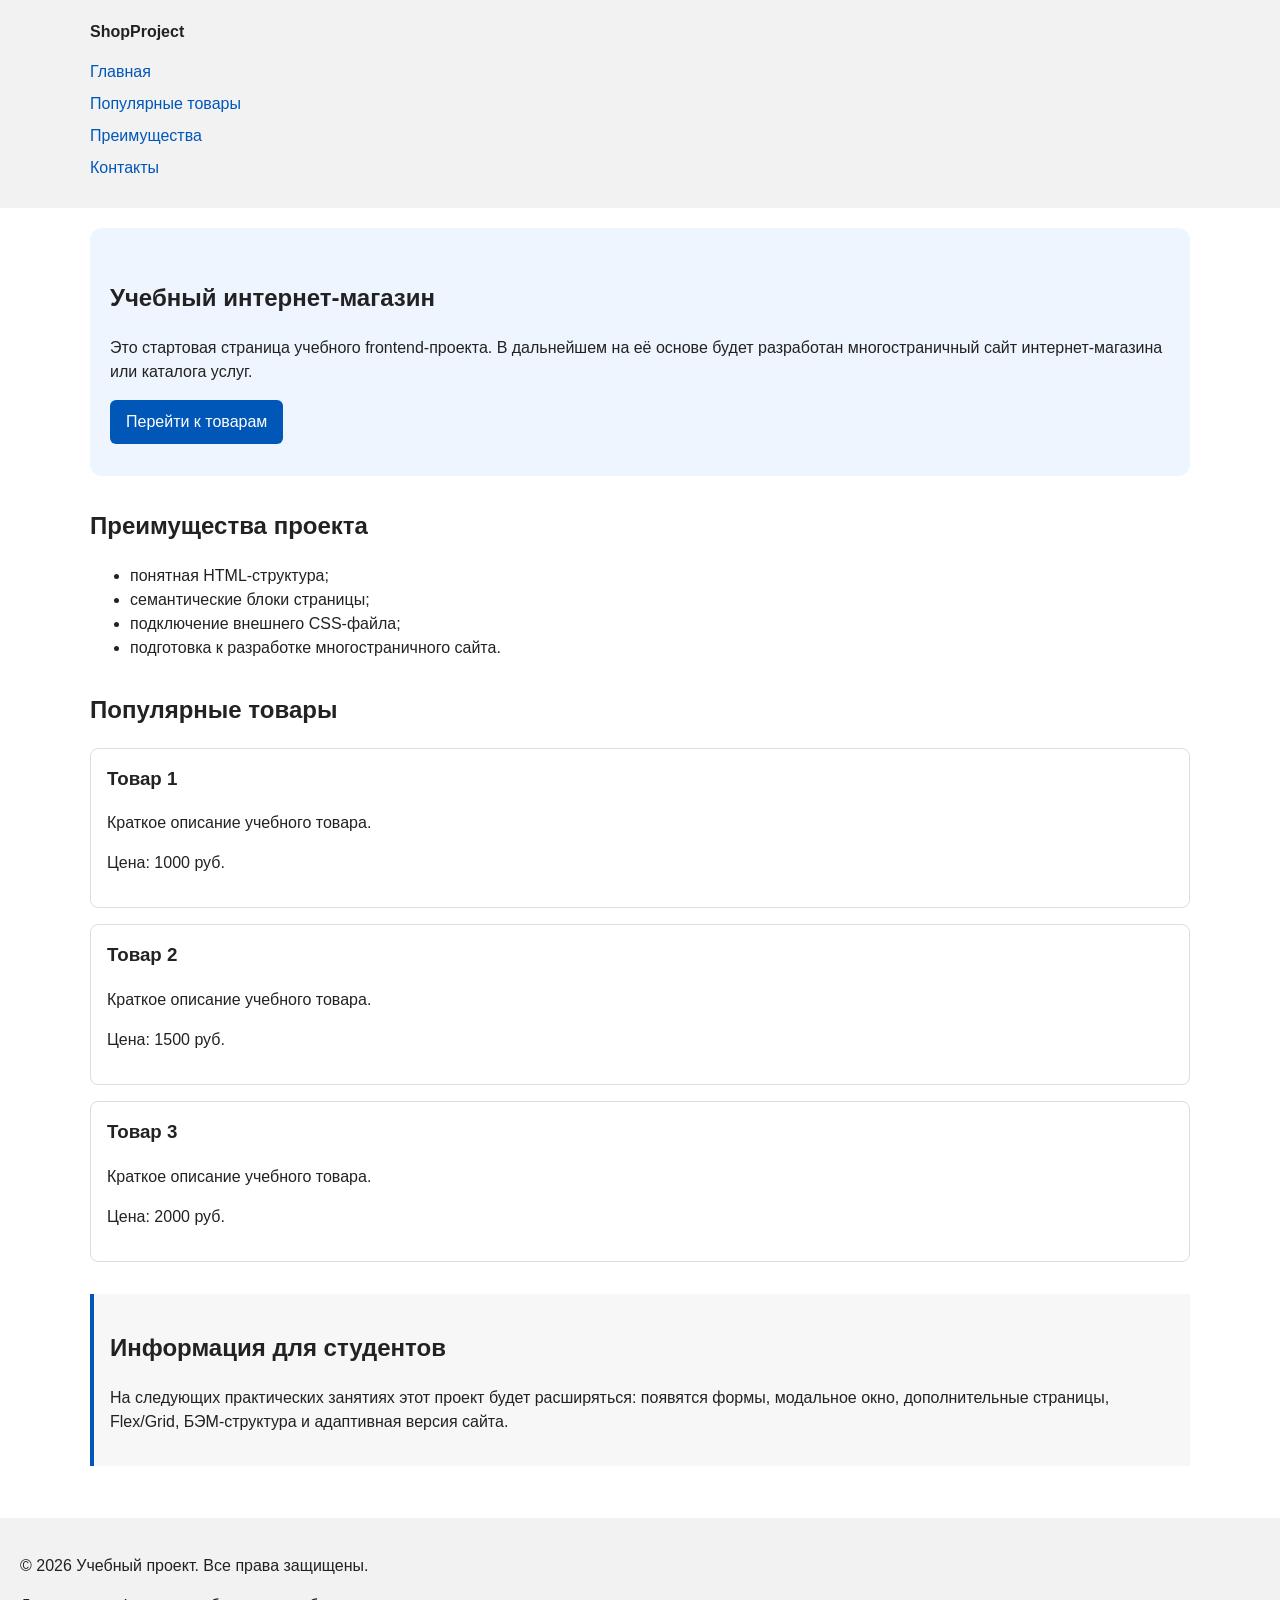
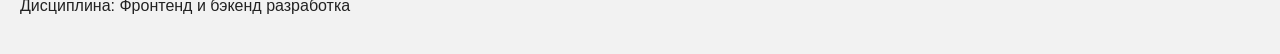
==== index.html @ 02334989 "feat: add semantic HTML structure and base CSS styles" ====
<!DOCTYPE html>
<html lang="ru">
<head>
  <meta charset="UTF-8">
  <meta name="viewport" content="width=device-width, initial-scale=1.0">
  <title>Каталог товаров</title>
  <link rel="stylesheet" href="css/style.css">
</head>
<body>
    <header>
        <div class="site-header">
            <a class="site-logo" href="index.html">ShopProject</a>

            <nav class="site-nav" aria-label="Основная навигация">
            <ul class="site-nav__list">
                <li><a href="index.html">Главная</a></li>
                <li><a href="#popular">Популярные товары</a></li>
                <li><a href="#advantages">Преимущества</a></li>
                <li><a href="#contacts">Контакты</a></li>
            </ul>
            </nav>
        </div>
    </header>

  <main>
    <section class="hero">
        <h1>Учебный интернет-магазин</h1>
        <p>
            Это стартовая страница учебного frontend-проекта.
            В дальнейшем на её основе будет разработан многостраничный сайт
            интернет-магазина или каталога услуг.
        </p>
        <a class="button" href="#popular">Перейти к товарам</a>
    </section>

    <section class="section" id="advantages">
        <h2>Преимущества проекта</h2>

        <ul class="advantages-list">
            <li>понятная HTML-структура;</li>
            <li>семантические блоки страницы;</li>
            <li>подключение внешнего CSS-файла;</li>
            <li>подготовка к разработке многостраничного сайта.</li>
        </ul>
    </section>

    <section class="section" id="popular">
      <h2>Популярные товары</h2>

      <article class="product-card">
        <h3>Товар 1</h3>
        <p>Краткое описание учебного товара.</p>
        <p>Цена: 1000 руб.</p>
      </article>

      <article class="product-card">
        <h3>Товар 2</h3>
        <p>Краткое описание учебного товара.</p>
        <p>Цена: 1500 руб.</p>
      </article>

      <article class="product-card">
        <h3>Товар 3</h3>
        <p>Краткое описание учебного товара.</p>
        <p>Цена: 2000 руб.</p>
      </article>
    </section>

    <aside class="aside-info">
      <h2>Информация для студентов</h2>
      <p>
        На следующих практических занятиях этот проект будет расширяться:
        появятся формы, модальное окно, дополнительные страницы, Flex/Grid,
        БЭМ-структура и адаптивная версия сайта.
      </p>
    </aside>

  </main>

  <footer id="contacts">
    <p>&copy; 2026 Учебный проект. Все права защищены.</p>
    <p>Дисциплина: Фронтенд и бэкенд разработка</p>
  </footer>

</body>
</html>
---- css/style.css ----
/* 
  Универсальное правило для всех элементов.
  border-box делает расчёт размеров более понятным:
  width включает content, padding и border.
*/
* {
  box-sizing: border-box;
}

/*
  Убираем стандартный внешний отступ браузера у body.
  Без этого вокруг страницы может появиться белая рамка.
*/
body {
  margin: 0;
  font-family: Arial, sans-serif;
  line-height: 1.5;
  color: #222222;
  background-color: #ffffff;
}

/*
  Задаём внутренние отступы для основных областей страницы.
  Это делает содержимое визуально отделённым от краёв окна браузера.
*/
header,
main,
footer {
  padding: 20px;
}

/*
  Оформляем шапку страницы.
  Пока используется простой светло-серый фон.
*/
header {
  background-color: #f2f2f2;
}

/*
  Оформляем подвал страницы тем же фоном,
  чтобы визуально отделить его от основного содержимого.
*/
footer {
  background-color: #f2f2f2;
}


/*
  Ограничиваем ширину содержимого шапки,
  чтобы оно не растягивалось слишком сильно на широких экранах.
*/
.site-header {
  max-width: 1100px;
  margin: 0 auto;
}

/*
  Оформляем текстовый логотип.
*/
.site-logo {
  font-weight: bold;
  text-decoration: none;
  color: #222222;
}

/*
  Убираем стандартные отступы и маркеры списка навигации.
*/
.site-nav__list {
  padding: 0;
  margin: 16px 0 0;
  list-style: none;
}

/*
  Добавляем расстояние между пунктами меню.
*/
.site-nav__list li {
  margin-bottom: 8px;
}

/*
  Оформляем ссылки меню.
*/
.site-nav__list a {
  color: #0057b8;
  text-decoration: none;
}

/*
  При наведении мыши подчёркиваем ссылку.
  Подробно состояния интерфейса будут рассмотрены в практической работе 1.7.
*/
.site-nav__list a:hover {
  text-decoration: underline;
}

/*
  Hero-блок — первый крупный блок страницы.
  Он визуально отделяется от остальных разделов фоном и отступами.
*/
.hero {
  max-width: 1100px;
  margin: 0 auto 32px;
  padding: 32px 20px;
  background-color: #eef5ff;
  border-radius: 12px;
}

/*
  Общий класс для разделов страницы.
*/
.section {
  max-width: 1100px;
  margin: 0 auto 32px;
}

/*
  Убираем лишний верхний отступ у заголовков разделов.
*/
.section h2 {
  margin-top: 0;
}


/*
  Карточка товара — самостоятельный блок.
  На следующих занятиях карточки будут доработаны и выстроены в сетку.
*/
.product-card {
  margin-bottom: 16px;
  padding: 16px;
  border: 1px solid #dddddd;
  border-radius: 8px;
  background-color: #ffffff;
}

/*
  Убираем лишний верхний отступ у заголовка карточки.
*/
.product-card h3 {
  margin-top: 0;
}


/*
  Пока это обычная ссылка, но визуально она оформляется как кнопка.
*/
.button {
  display: inline-block;
  padding: 10px 16px;
  color: #ffffff;
  background-color: #0057b8;
  text-decoration: none;
  border-radius: 6px;
}

/*
  Простое состояние наведения для кнопки.
*/
.button:hover {
  background-color: #003f86;
}

/*
  Дополнительный информационный блок.
*/
.aside-info {
  max-width: 1100px;
  margin: 0 auto 32px;
  padding: 16px;
  border-left: 4px solid #0057b8;
  background-color: #f7f7f7;
}
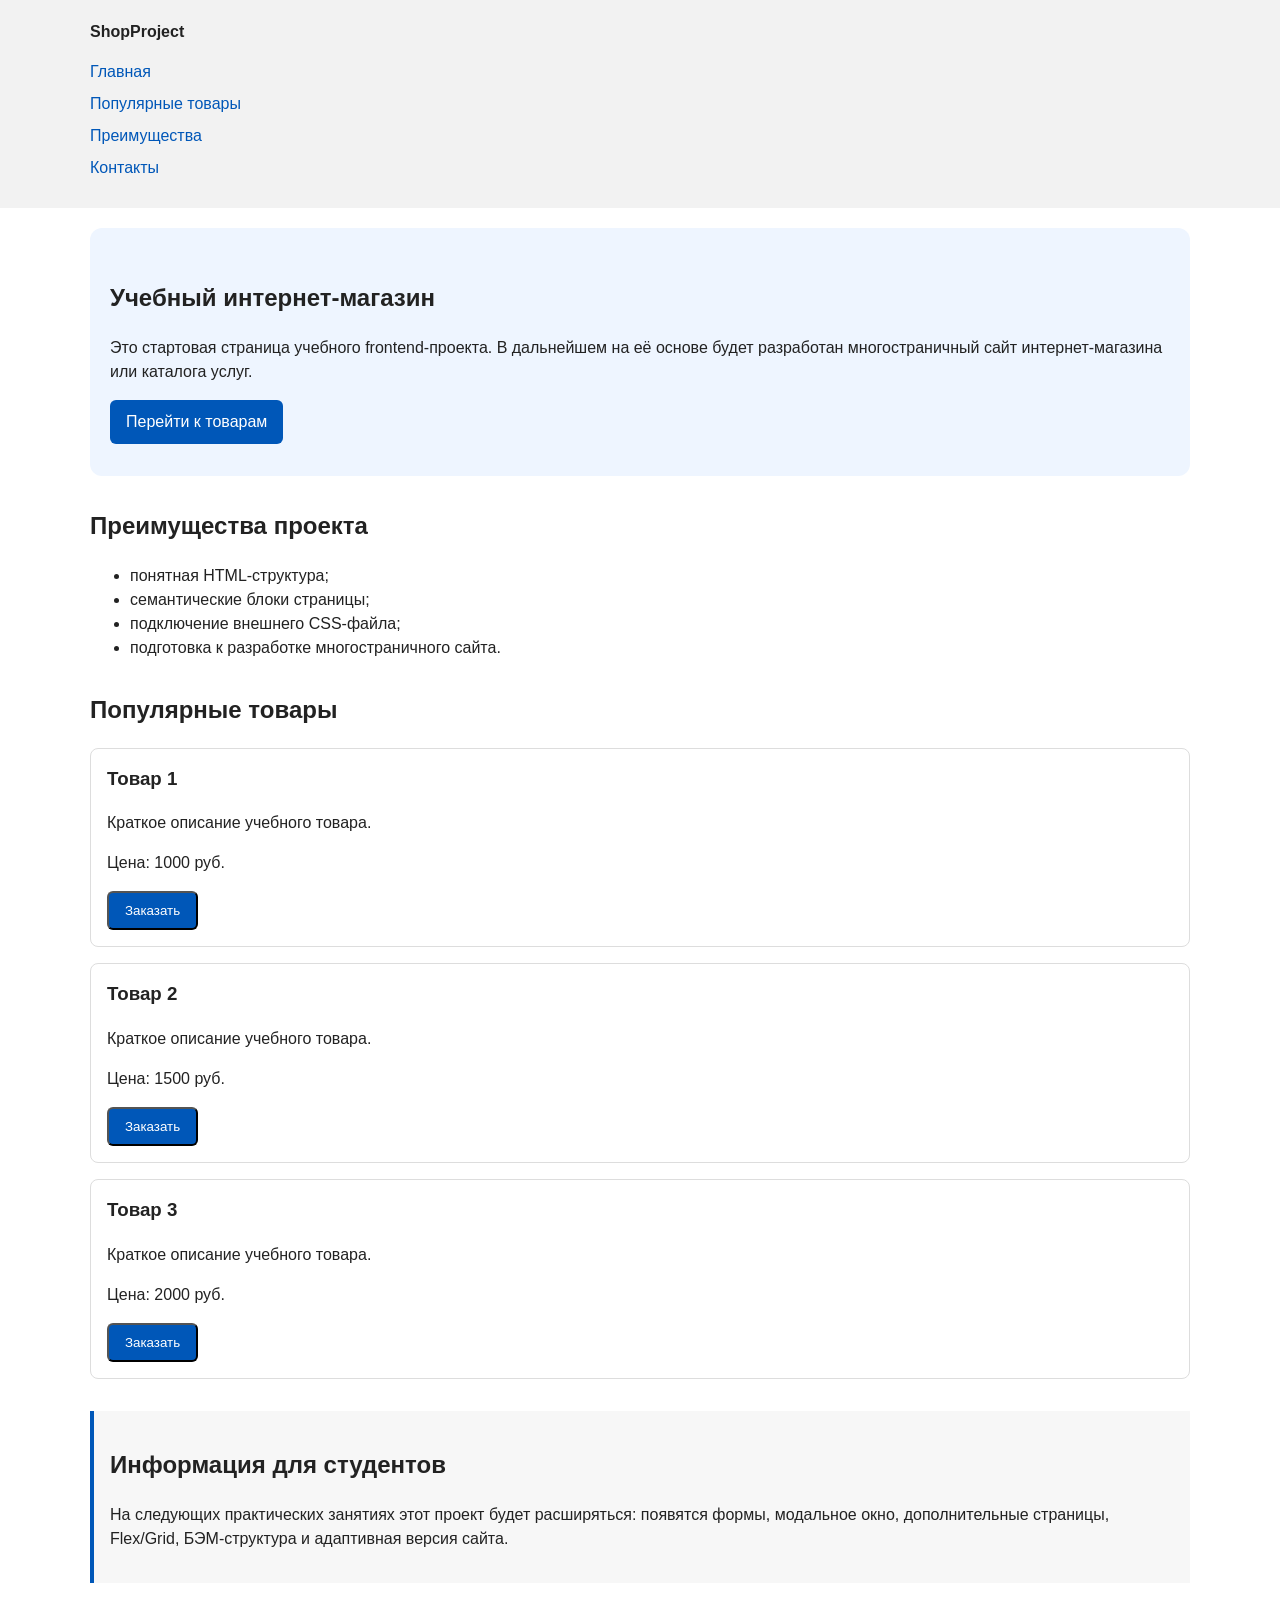
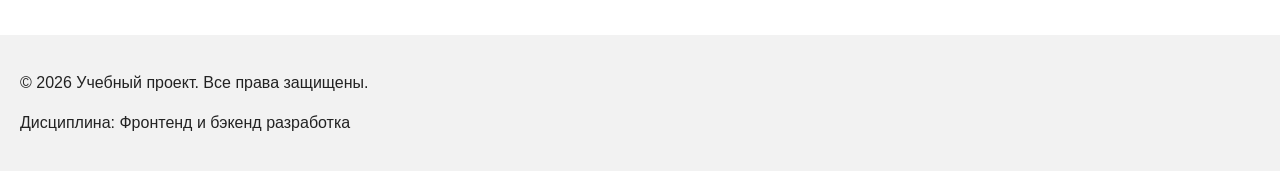
==== commit 8bd07647: "feat: add order form modal and validation" ====
--- a/index.html
+++ b/index.html
@@ -2,17 +2,23 @@
 <html lang="ru">
 <head>
   <meta charset="UTF-8">
+  <!-- Cтрока нужна для правильного отображения страницы на телефонах и планшета -->
   <meta name="viewport" content="width=device-width, initial-scale=1.0">
   <title>Каталог товаров</title>
+  <!-- Подключение стилей -->
   <link rel="stylesheet" href="css/style.css">
+  <!-- Подключение JavaScript-файла -->
+  <script src="js/main.js" defer></script>
 </head>
 <body>
     <header>
         <div class="site-header">
             <a class="site-logo" href="index.html">ShopProject</a>
 
+            <!-- Блог навигации, в котором находятся основные ссылки по сайту или странице -->
             <nav class="site-nav" aria-label="Основная навигация">
-            <ul class="site-nav__list">
+            <!-- Создание списка: ul - контейнер списка, li - элемент списка -->
+            <ul class="site-nav__list"> 
                 <li><a href="index.html">Главная</a></li>
                 <li><a href="#popular">Популярные товары</a></li>
                 <li><a href="#advantages">Преимущества</a></li>
@@ -46,23 +52,33 @@
 
     <section class="section" id="popular">
       <h2>Популярные товары</h2>
-
+      <!-- <article> — самостоятельный содержательный блок внутри страницы. -->
       <article class="product-card">
         <h3>Товар 1</h3>
         <p>Краткое описание учебного товара.</p>
         <p>Цена: 1000 руб.</p>
+        <button class="button product-card__button" type="button" data-product="Товар 1">
+          Заказать
+        </button>
+
       </article>
 
       <article class="product-card">
         <h3>Товар 2</h3>
         <p>Краткое описание учебного товара.</p>
         <p>Цена: 1500 руб.</p>
+        <button class="button product-card__button" type="button" data-product="Товар 2">
+          Заказать
+        </button>
       </article>
 
       <article class="product-card">
         <h3>Товар 3</h3>
         <p>Краткое описание учебного товара.</p>
         <p>Цена: 2000 руб.</p>
+        <button class="button product-card__button" type="button" data-product="Товар 3">
+          Заказать
+        </button>
       </article>
     </section>
 
@@ -78,9 +94,108 @@
   </main>
 
   <footer id="contacts">
+    <!-- &copy - HTML-сущность символа авторского права -->
     <p>&copy; 2026 Учебный проект. Все права защищены.</p>
     <p>Дисциплина: Фронтенд и бэкенд разработка</p>
   </footer>
 
+  <dialog class="order-dialog" id="order-dialog" aria-labelledby="order-dialog-title">
+  <h2 id="order-dialog-title">Оформление заявки</h2>
+
+  <form class="order-form" id="order-form" action="#" method="post" novalidate>
+    <input id="selected-product" name="selected-product" type="hidden">
+
+    <div class="form-field">
+      <label for="order-name">Имя</label>
+      <input
+        id="order-name"
+        name="name"
+        type="text"
+        placeholder="Введите ваше имя"
+        minlength="2"
+        autocomplete="given-name"
+        required
+      >
+    </div>
+
+    <div class="form-field">
+      <label for="order-email">E-mail</label>
+      <input
+        id="order-email"
+        name="email"
+        type="email"
+        placeholder="example@mail.ru"
+        autocomplete="email"
+        required
+      >
+    </div>
+
+    <div class="form-field">
+      <label for="order-phone">Телефон</label>
+      <input
+        id="order-phone"
+        name="phone"
+        type="tel"
+        inputmode="tel"
+        placeholder="+7 (900) 000-00-00"
+        pattern="^\+7 \(\d{3}\) \d{3}-\d{2}-\d{2}$"
+        required
+      >
+      <small>Формат: +7 (900) 000-00-00</small>
+    </div>
+
+    <div class="form-field">
+      <label for="order-date">Дата связи</label>
+      <input
+        id="order-date"
+        name="date"
+        type="date"
+      >
+    </div>
+
+    <div class="form-field">
+      <label for="order-topic">Тема заявки</label>
+      <select id="order-topic" name="topic" required>
+        <option value="">Выберите тему</option>
+        <option value="product">Заказ товара</option>
+        <option value="consultation">Консультация</option>
+        <option value="delivery">Доставка</option>
+      </select>
+    </div>
+
+    <div class="form-field">
+      <label for="order-comment">Комментарий</label>
+      <textarea
+        id="order-comment"
+        name="comment"
+        rows="4"
+        placeholder="Укажите дополнительную информацию"
+      ></textarea>
+    </div>
+
+    <div class="form-field form-field--checkbox">
+      <label>
+        <input
+          id="order-agreement"
+          name="agreement"
+          type="checkbox"
+          required
+        >
+        Я согласен на обработку данных
+      </label>
+    </div>
+
+    <div class="form-actions">
+      <button type="button" id="close-order-dialog">Закрыть</button>
+      <button type="submit">Отправить заявку</button>
+    </div>
+  </form>
+  </dialog>
+
+<p class="success-message" id="success-message" hidden>
+  Форма успешно отправлена!
+</p>
+
+
 </body>
 </html>
--- a/css/style.css
+++ b/css/style.css
@@ -173,4 +173,105 @@
   border-left: 4px solid #0057b8;
   background-color: #f7f7f7;
 }
-  +
+/*
+  Модальное окно.
+  Элемент dialog сам умеет открываться поверх страницы.
+*/
+.order-dialog {
+  width: min(100% - 32px, 560px);
+  padding: 24px;
+  border: none;
+  border-radius: 12px;
+}
+
+/*
+  Затемнение фона за модальным окном.
+*/
+.order-dialog::backdrop {
+  background-color: rgba(0, 0, 0, 0.5);
+}
+
+/*
+  Поле формы.
+  Каждый блок получает нижний отступ.
+*/
+.form-field {
+  margin-bottom: 16px;
+}
+
+/*
+  Подпись поля.
+*/
+.form-field label {
+  display: block;
+  margin-bottom: 6px;
+}
+
+/*
+  Основные поля формы.
+*/
+.form-field input,
+.form-field select,
+.form-field textarea {
+  width: 100%;
+  padding: 10px 12px;
+  border: 1px solid #cccccc;
+  border-radius: 6px;
+  font: inherit;
+}
+
+/*
+  Checkbox не должен занимать всю ширину.
+*/
+.form-field input[type="checkbox"] {
+  width: auto;
+}
+
+/*
+  Подсказка под полем телефона.
+*/
+.form-field small {
+  display: block;
+  margin-top: 4px;
+  color: #666666;
+}
+
+/*
+  Видимый фокус для клавиатурной навигации.
+*/
+.form-field input:focus-visible,
+.form-field select:focus-visible,
+.form-field textarea:focus-visible,
+.form-actions button:focus-visible {
+  outline: 2px solid #0057b8;
+  outline-offset: 2px;
+}
+
+/*
+  Подсветка ошибочных полей.
+  Атрибут aria-invalid будет добавляться через JavaScript.
+*/
+[aria-invalid="true"] {
+  border-color: #b00020;
+}
+
+/*
+  Кнопки формы.
+*/
+.form-actions {
+  display: flex;
+  gap: 12px;
+  margin-top: 20px;
+}
+
+/*
+  Сообщение об успешной отправке.
+*/
+.success-message {
+  max-width: 1100px;
+  margin: 24px auto;
+  padding: 16px;
+  border-left: 4px solid #168a2f;
+  background-color: #eefaf0;
+}
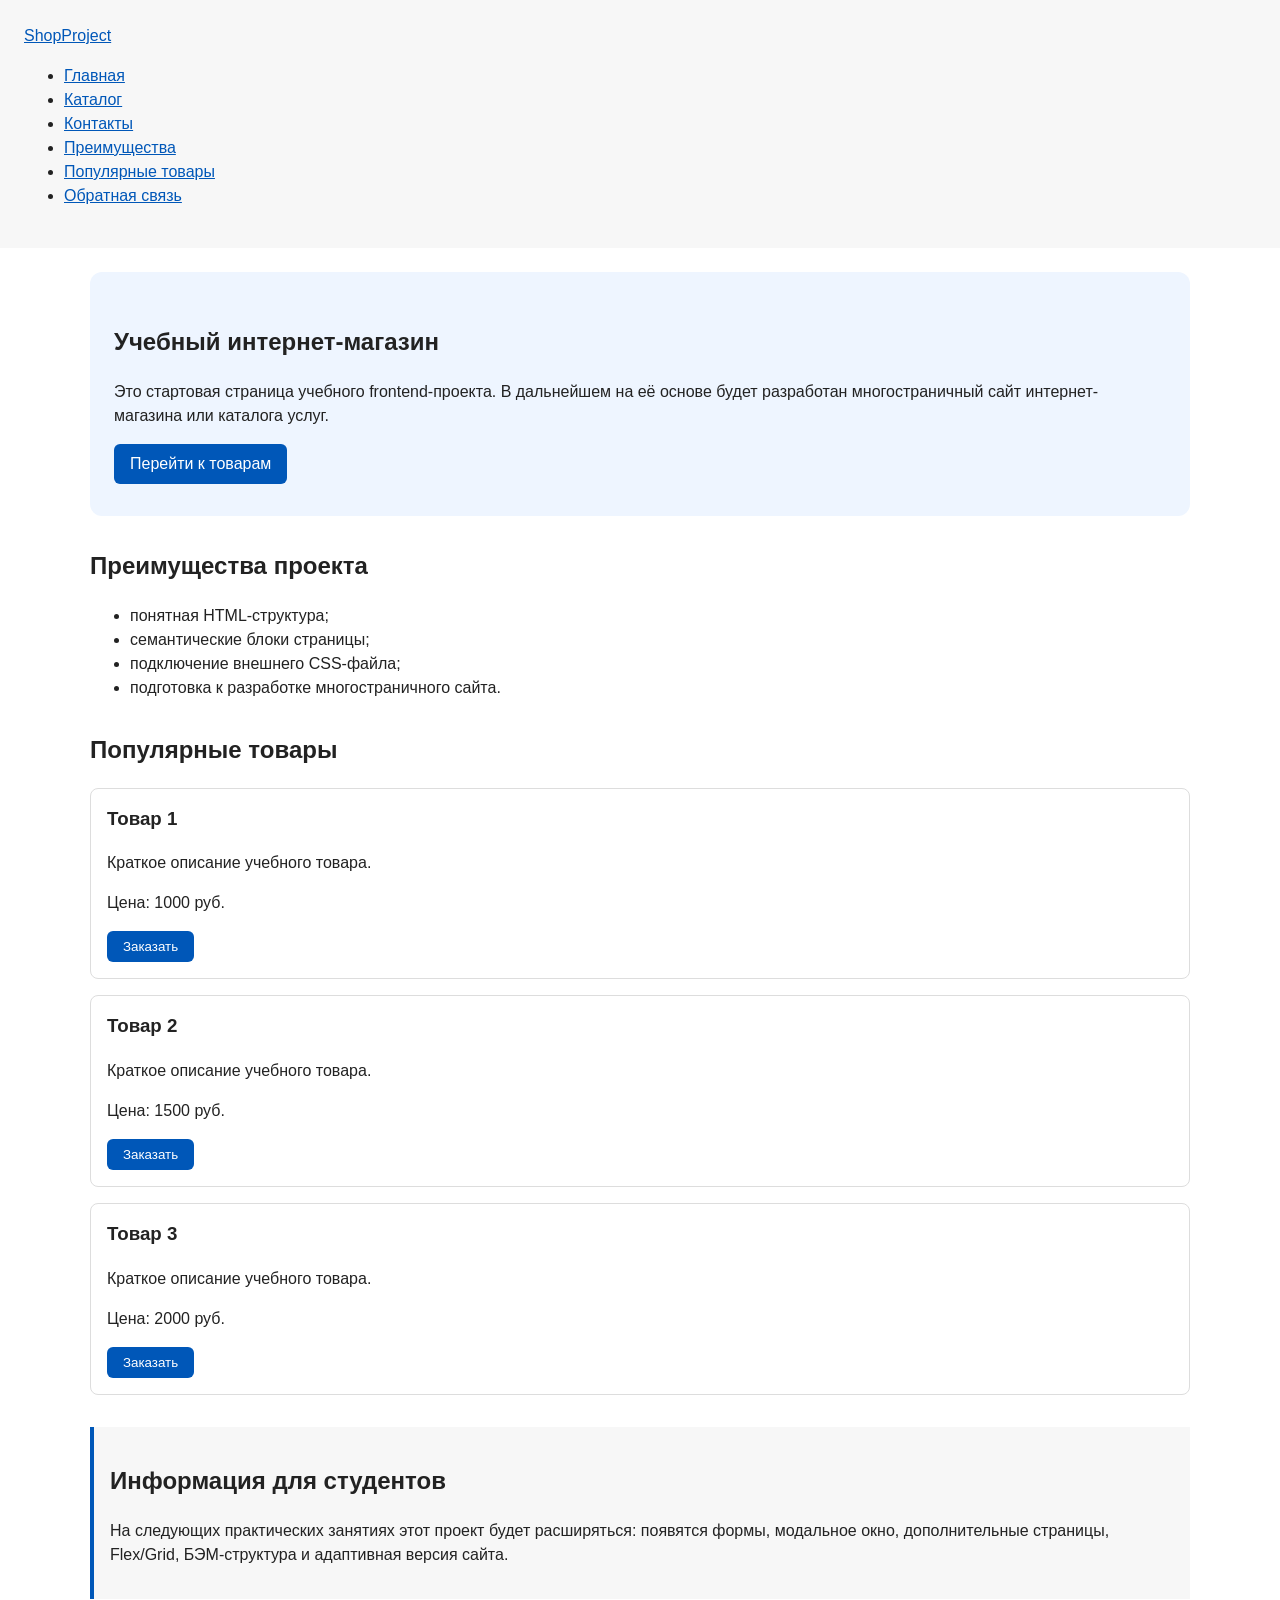
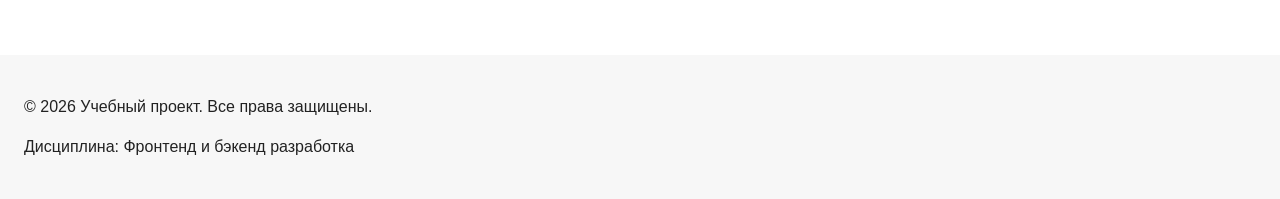
==== commit e82e69ab: "feat: add multi-page structure navigation and anchors" ====
--- a/index.html
+++ b/index.html
@@ -4,6 +4,11 @@
   <meta charset="UTF-8">
   <!-- Cтрока нужна для правильного отображения страницы на телефонах и планшета -->
   <meta name="viewport" content="width=device-width, initial-scale=1.0">
+  <meta property="og:type" content="website">
+  <meta property="og:title" content="Учебный интернет-магазин">
+  <meta property="og:description" content="Учебный frontend-проект интернет-магазина.">
+  <meta property="og:image" content="https://Zakhar-Bulidn.github.io/kr1-html-css-shop/images/preview.jpg">
+
   <title>Каталог товаров</title>
   <!-- Подключение стилей -->
   <link rel="stylesheet" href="css/style.css">
@@ -17,13 +22,14 @@
 
             <!-- Блог навигации, в котором находятся основные ссылки по сайту или странице -->
             <nav class="site-nav" aria-label="Основная навигация">
-            <!-- Создание списка: ul - контейнер списка, li - элемент списка -->
-            <ul class="site-nav__list"> 
+              <ul class="site-nav__list">
                 <li><a href="index.html">Главная</a></li>
-                <li><a href="#popular">Популярные товары</a></li>
-                <li><a href="#advantages">Преимущества</a></li>
-                <li><a href="#contacts">Контакты</a></li>
-            </ul>
+                <li><a href="catalog.html">Каталог</a></li>
+                <li><a href="contacts.html">Контакты</a></li>
+                <li><a href="index.html#advantages">Преимущества</a></li>
+                <li><a href="index.html#popular">Популярные товары</a></li>
+                <li><a href="index.html#contacts">Обратная связь</a></li>
+              </ul>
             </nav>
         </div>
     </header>
--- a/css/style.css
+++ b/css/style.css
@@ -1,277 +1,246 @@
-/* 
-  Универсальное правило для всех элементов.
-  border-box делает расчёт размеров более понятным:
-  width включает content, padding и border.
-*/
+/* ===============================
+   1. Переменные проекта
+   =============================== */
+:root {
+  /* Основные цвета проекта */
+  --color-bg: #ffffff;
+  --color-text: #222222;
+  --color-muted: #666666;
+  --color-primary: #0057b8;
+  --color-primary-dark: #003f86;
+  --color-border: #dddddd;
+  --color-surface: #f7f7f7;
+  --color-surface-accent: #eef5ff;
+  --color-danger: #b00020;
+  --color-success: #168a2f;
+  --color-success-bg: #eefaf0;
+  --color-white: #ffffff;
+
+  /* Отступы */
+  --space-xs: 4px;
+  --space-sm: 8px;
+  --space-md: 16px;
+  --space-lg: 24px;
+  --space-xl: 32px;
+
+  /* Скругления */
+  --radius-sm: 6px;
+  --radius-md: 8px;
+  --radius-lg: 12px;
+
+  /* Размеры */
+  --container-width: 1100px;
+}
+
+
+/* ===============================
+   2. Базовые стили
+   =============================== */
+
 * {
   box-sizing: border-box;
 }
 
-/*
-  Убираем стандартный внешний отступ браузера у body.
-  Без этого вокруг страницы может появиться белая рамка.
-*/
 body {
   margin: 0;
   font-family: Arial, sans-serif;
   line-height: 1.5;
-  color: #222222;
-  background-color: #ffffff;
-}
-
-/*
-  Задаём внутренние отступы для основных областей страницы.
-  Это делает содержимое визуально отделённым от краёв окна браузера.
-*/
+  color: var(--color-text);
+  background-color: var(--color-bg);
+}
+
 header,
 main,
 footer {
-  padding: 20px;
-}
-
-/*
-  Оформляем шапку страницы.
-  Пока используется простой светло-серый фон.
-*/
+  padding: var(--space-lg);
+}
+
 header {
-  background-color: #f2f2f2;
-}
-
-/*
-  Оформляем подвал страницы тем же фоном,
-  чтобы визуально отделить его от основного содержимого.
-*/
+  background-color: var(--color-surface);
+}
+
 footer {
-  background-color: #f2f2f2;
-}
-
-
-/*
-  Ограничиваем ширину содержимого шапки,
-  чтобы оно не растягивалось слишком сильно на широких экранах.
-*/
-.site-header {
-  max-width: 1100px;
-  margin: 0 auto;
-}
-
-/*
-  Оформляем текстовый логотип.
-*/
-.site-logo {
-  font-weight: bold;
+  background-color: var(--color-surface);
+}
+
+/* ===============================
+   3. Общие элементы интерфейса
+   =============================== */
+a {
+  color: var(--color-primary);
+}
+
+a:hover {
+  color: var(--color-primary-dark);
+}
+
+a:focus-visible {
+  outline: 2px solid var(--color-primary);
+  outline-offset: 3px;
+}
+
+.button {
+  display: inline-block;
+  padding: var(--space-sm) var(--space-md);
+  color: var(--color-white);
+  background-color: var(--color-primary);
   text-decoration: none;
-  color: #222222;
-}
-
-/*
-  Убираем стандартные отступы и маркеры списка навигации.
-*/
-.site-nav__list {
-  padding: 0;
-  margin: 16px 0 0;
-  list-style: none;
-}
-
-/*
-  Добавляем расстояние между пунктами меню.
-*/
-.site-nav__list li {
-  margin-bottom: 8px;
-}
-
-/*
-  Оформляем ссылки меню.
-*/
-.site-nav__list a {
-  color: #0057b8;
-  text-decoration: none;
-}
-
-/*
-  При наведении мыши подчёркиваем ссылку.
-  Подробно состояния интерфейса будут рассмотрены в практической работе 1.7.
-*/
-.site-nav__list a:hover {
-  text-decoration: underline;
-}
-
-/*
-  Hero-блок — первый крупный блок страницы.
-  Он визуально отделяется от остальных разделов фоном и отступами.
-*/
+  border: none;
+  border-radius: var(--radius-sm);
+  cursor: pointer;
+}
+
+.button:hover {
+  background-color: var(--color-primary-dark);
+  color: var(--color-white);
+}
+
+.button:focus-visible {
+  outline: 2px solid var(--color-primary);
+  outline-offset: 3px;
+}
+
+.button:disabled {
+  opacity: 0.6;
+  cursor: not-allowed;
+}
+
+
+/* ===============================
+   4. Компоненты страницы
+   =============================== */
+
 .hero {
-  max-width: 1100px;
-  margin: 0 auto 32px;
-  padding: 32px 20px;
-  background-color: #eef5ff;
-  border-radius: 12px;
-}
-
-/*
-  Общий класс для разделов страницы.
-*/
+  max-width: var(--container-width);
+  margin: 0 auto var(--space-xl);
+  padding: var(--space-xl) var(--space-lg);
+  background-color: var(--color-surface-accent);
+  border-radius: var(--radius-lg);
+}
+
 .section {
-  max-width: 1100px;
-  margin: 0 auto 32px;
-}
-
-/*
-  Убираем лишний верхний отступ у заголовков разделов.
-*/
+  max-width: var(--container-width);
+  margin: 0 auto var(--space-xl);
+}
+
 .section h2 {
   margin-top: 0;
 }
 
-
-/*
-  Карточка товара — самостоятельный блок.
-  На следующих занятиях карточки будут доработаны и выстроены в сетку.
-*/
 .product-card {
-  margin-bottom: 16px;
-  padding: 16px;
-  border: 1px solid #dddddd;
-  border-radius: 8px;
-  background-color: #ffffff;
-}
-
-/*
-  Убираем лишний верхний отступ у заголовка карточки.
-*/
+  margin-bottom: var(--space-md);
+  padding: var(--space-md);
+  border: 1px solid var(--color-border);
+  border-radius: var(--radius-md);
+  background-color: var(--color-bg);
+}
+
+.product-card:hover {
+  border-color: var(--color-primary);
+}
+
 .product-card h3 {
   margin-top: 0;
 }
 
-
-/*
-  Пока это обычная ссылка, но визуально она оформляется как кнопка.
-*/
-.button {
-  display: inline-block;
-  padding: 10px 16px;
-  color: #ffffff;
-  background-color: #0057b8;
-  text-decoration: none;
-  border-radius: 6px;
-}
-
-/*
-  Простое состояние наведения для кнопки.
-*/
-.button:hover {
-  background-color: #003f86;
-}
-
-/*
-  Дополнительный информационный блок.
-*/
 .aside-info {
-  max-width: 1100px;
-  margin: 0 auto 32px;
-  padding: 16px;
-  border-left: 4px solid #0057b8;
-  background-color: #f7f7f7;
-}
-
-/*
-  Модальное окно.
-  Элемент dialog сам умеет открываться поверх страницы.
-*/
+  max-width: var(--container-width);
+  margin: 0 auto var(--space-xl);
+  padding: var(--space-md);
+  border-left: 4px solid var(--color-primary);
+  background-color: var(--color-surface);
+}
+
+/* ===============================
+   5. Форма и модальное окно
+   =============================== */
 .order-dialog {
   width: min(100% - 32px, 560px);
-  padding: 24px;
+  padding: var(--space-lg);
   border: none;
-  border-radius: 12px;
-}
-
-/*
-  Затемнение фона за модальным окном.
-*/
+  border-radius: var(--radius-lg);
+}
+
 .order-dialog::backdrop {
   background-color: rgba(0, 0, 0, 0.5);
 }
 
-/*
-  Поле формы.
-  Каждый блок получает нижний отступ.
-*/
 .form-field {
-  margin-bottom: 16px;
-}
-
-/*
-  Подпись поля.
-*/
+  margin-bottom: var(--space-md);
+}
+
 .form-field label {
   display: block;
-  margin-bottom: 6px;
-}
-
-/*
-  Основные поля формы.
-*/
+  margin-bottom: var(--space-xs);
+}
+
 .form-field input,
 .form-field select,
 .form-field textarea {
   width: 100%;
   padding: 10px 12px;
-  border: 1px solid #cccccc;
-  border-radius: 6px;
+  border: 1px solid var(--color-border);
+  border-radius: var(--radius-sm);
   font: inherit;
 }
 
-/*
-  Checkbox не должен занимать всю ширину.
-*/
 .form-field input[type="checkbox"] {
   width: auto;
 }
 
-/*
-  Подсказка под полем телефона.
-*/
 .form-field small {
   display: block;
-  margin-top: 4px;
-  color: #666666;
-}
-
-/*
-  Видимый фокус для клавиатурной навигации.
-*/
+  margin-top: var(--space-xs);
+  color: var(--color-muted);
+}
+
+.form-field input:hover,
+.form-field select:hover,
+.form-field textarea:hover {
+  border-color: var(--color-primary);
+}
+
 .form-field input:focus-visible,
 .form-field select:focus-visible,
 .form-field textarea:focus-visible,
 .form-actions button:focus-visible {
-  outline: 2px solid #0057b8;
-  outline-offset: 2px;
-}
-
-/*
-  Подсветка ошибочных полей.
-  Атрибут aria-invalid будет добавляться через JavaScript.
-*/
+  outline: 2px solid var(--color-primary);
+  outline-offset: 3px;
+}
+
 [aria-invalid="true"] {
-  border-color: #b00020;
-}
-
-/*
-  Кнопки формы.
-*/
-.form-actions {
-  display: flex;
-  gap: 12px;
-  margin-top: 20px;
-}
-
-/*
-  Сообщение об успешной отправке.
-*/
+  border-color: var(--color-danger);
+}
+
 .success-message {
-  max-width: 1100px;
-  margin: 24px auto;
-  padding: 16px;
-  border-left: 4px solid #168a2f;
-  background-color: #eefaf0;
-}
+  max-width: var(--container-width);
+  margin: var(--space-lg) auto;
+  padding: var(--space-md);
+  border-left: 4px solid var(--color-success);
+  background-color: var(--color-success-bg);
+}
+
+.breadcrumbs {
+  max-width: var(--container-width);
+  margin: 0 auto var(--space-md);
+  font-size: 14px;
+  color: var(--color-muted);
+}
+
+.breadcrumbs a {
+  color: var(--color-primary);
+}
+
+.breadcrumbs span::before {
+  content: " / ";
+  color: var(--color-muted);
+}
+
+html {
+  scroll-behavior: smooth;
+}
+
+:target {
+  outline: 2px dashed var(--color-primary);
+  outline-offset: 4px;
+}
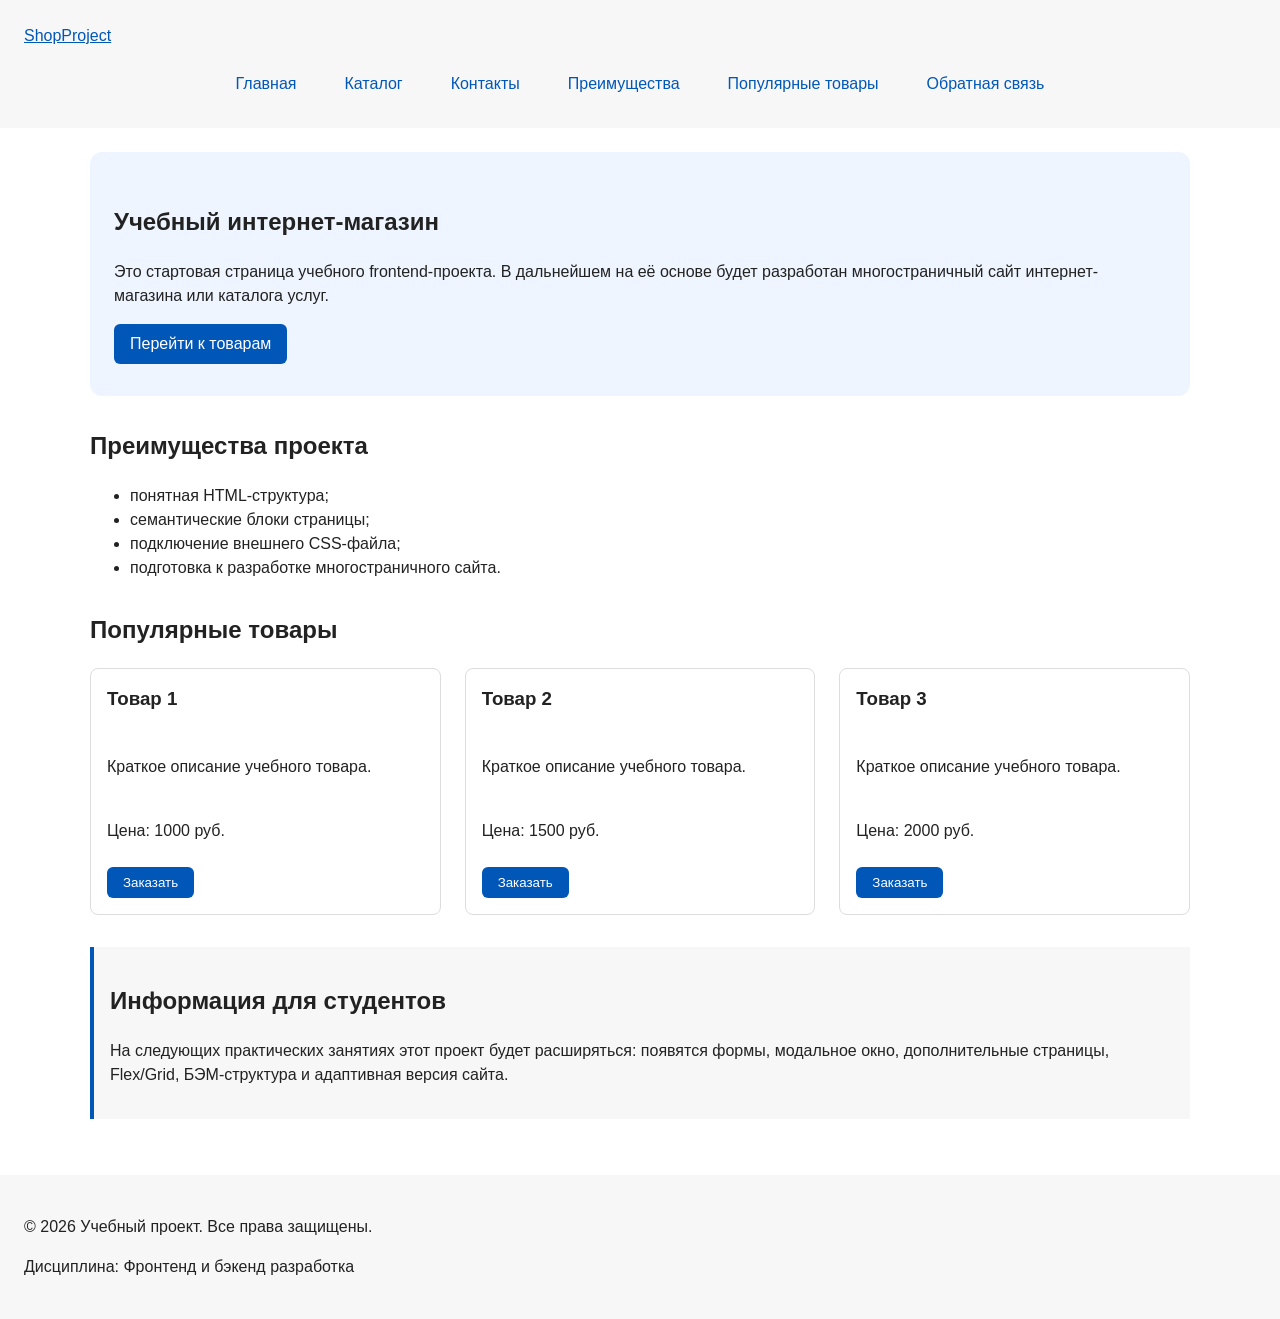
==== commit 22ae7514: "feat: add flex navigation and grid catalog layout" ====
--- a/index.html
+++ b/index.html
@@ -58,35 +58,37 @@
 
     <section class="section" id="popular">
       <h2>Популярные товары</h2>
-      <!-- <article> — самостоятельный содержательный блок внутри страницы. -->
-      <article class="product-card">
-        <h3>Товар 1</h3>
-        <p>Краткое описание учебного товара.</p>
-        <p>Цена: 1000 руб.</p>
-        <button class="button product-card__button" type="button" data-product="Товар 1">
-          Заказать
-        </button>
-
-      </article>
-
-      <article class="product-card">
-        <h3>Товар 2</h3>
-        <p>Краткое описание учебного товара.</p>
-        <p>Цена: 1500 руб.</p>
-        <button class="button product-card__button" type="button" data-product="Товар 2">
-          Заказать
-        </button>
-      </article>
-
-      <article class="product-card">
-        <h3>Товар 3</h3>
-        <p>Краткое описание учебного товара.</p>
-        <p>Цена: 2000 руб.</p>
-        <button class="button product-card__button" type="button" data-product="Товар 3">
-          Заказать
-        </button>
-      </article>
+
+      <div class="products-grid">
+        <article class="product-card">
+          <h3>Товар 1</h3>
+          <p>Краткое описание учебного товара.</p>
+          <p>Цена: 1000 руб.</p>
+          <button class="button product-card__button" type="button" data-product="Товар 1">
+            Заказать
+          </button>
+        </article>
+
+        <article class="product-card">
+          <h3>Товар 2</h3>
+          <p>Краткое описание учебного товара.</p>
+          <p>Цена: 1500 руб.</p>
+          <button class="button product-card__button" type="button" data-product="Товар 2">
+            Заказать
+          </button>
+        </article>
+
+        <article class="product-card">
+          <h3>Товар 3</h3>
+          <p>Краткое описание учебного товара.</p>
+          <p>Цена: 2000 руб.</p>
+          <button class="button product-card__button" type="button" data-product="Товар 3">
+            Заказать
+          </button>
+        </article>
+      </div>
     </section>
+
 
     <aside class="aside-info">
       <h2>Информация для студентов</h2>
--- a/css/style.css
+++ b/css/style.css
@@ -128,12 +128,21 @@
 }
 
 .product-card {
-  margin-bottom: var(--space-md);
+  display: flex;
+  flex-direction: column;
+  gap: var(--space-sm);
+  margin-bottom: 0;
   padding: var(--space-md);
   border: 1px solid var(--color-border);
   border-radius: var(--radius-md);
   background-color: var(--color-bg);
 }
+
+.product-card .button {
+  margin-top: auto;
+  align-self: flex-start;
+}
+
 
 .product-card:hover {
   border-color: var(--color-primary);
@@ -244,3 +253,84 @@
   outline: 2px dashed var(--color-primary);
   outline-offset: 4px;
 }
+
+
+.site-nav__list {
+  display: flex;
+  flex-wrap: wrap;
+  justify-content: center;
+  align-items: center;
+  gap: var(--space-md);
+  padding: 0;
+  margin: var(--space-md) 0 0;
+  list-style: none;
+}
+
+.site-nav__list a {
+  display: inline-block;
+  padding: var(--space-sm) var(--space-md);
+  color: var(--color-primary);
+  text-decoration: none;
+  border-radius: var(--radius-sm);
+}
+
+.site-nav__list a:hover {
+  color: var(--color-white);
+  background-color: var(--color-primary);
+}
+
+.products-grid {
+  display: grid;
+  grid-template-columns: repeat(3, 1fr);
+  gap: var(--space-lg);
+}
+
+.catalog-layout {
+  max-width: var(--container-width);
+  margin: 0 auto var(--space-xl);
+  display: grid;
+  grid-template-columns: 260px 1fr;
+  grid-template-areas: "filters products";
+  gap: var(--space-lg);
+}
+
+.catalog-filters {
+  grid-area: filters;
+  padding: var(--space-md);
+  border: 1px solid var(--color-border);
+  border-radius: var(--radius-md);
+  background-color: var(--color-surface);
+}
+
+.catalog-products {
+  grid-area: products;
+}
+
+.filters-form {
+  display: grid;
+  gap: var(--space-md);
+}
+
+.filters-form fieldset {
+  margin: 0;
+  padding: var(--space-md);
+  border: 1px solid var(--color-border);
+  border-radius: var(--radius-sm);
+}
+
+.filters-form legend {
+  font-weight: 700;
+}
+
+.filters-form label {
+  display: block;
+  margin-bottom: var(--space-sm);
+}
+
+.filters-form input[type="number"] {
+  width: 100%;
+  padding: 8px 10px;
+  border: 1px solid var(--color-border);
+  border-radius: var(--radius-sm);
+  font: inherit;
+}
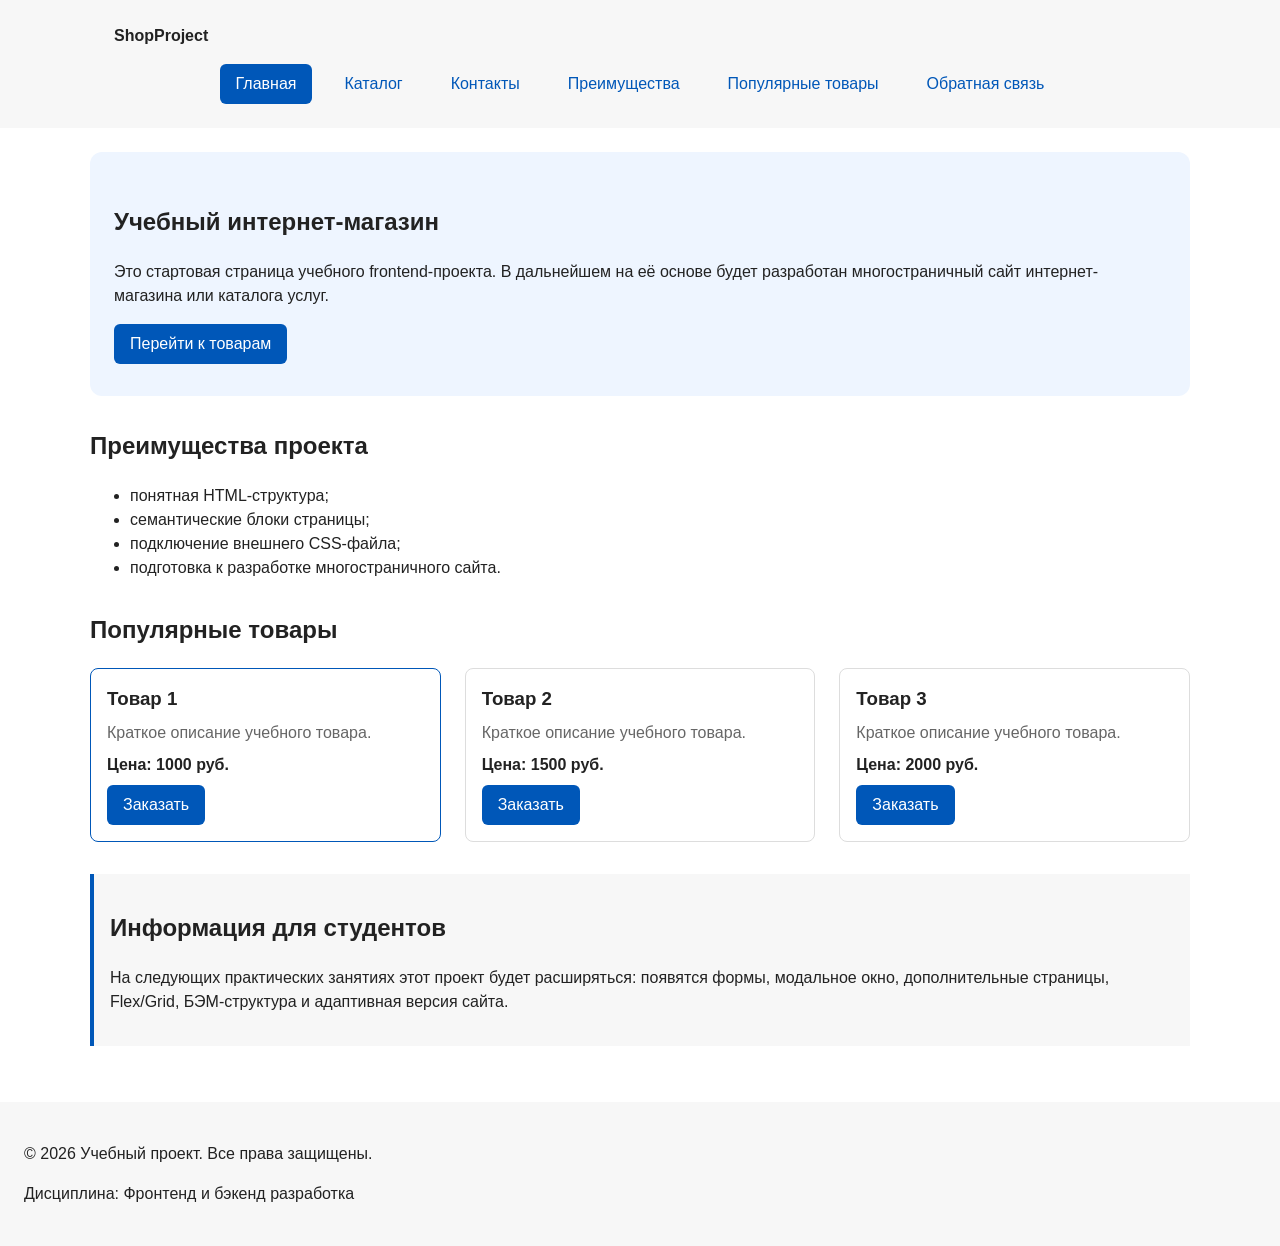
==== commit aeebb408: "refactor: apply BEM naming to CSS classes" ====
--- a/index.html
+++ b/index.html
@@ -16,33 +16,45 @@
   <script src="js/main.js" defer></script>
 </head>
 <body>
-    <header>
-        <div class="site-header">
-            <a class="site-logo" href="index.html">ShopProject</a>
-
-            <!-- Блог навигации, в котором находятся основные ссылки по сайту или странице -->
-            <nav class="site-nav" aria-label="Основная навигация">
-              <ul class="site-nav__list">
-                <li><a href="index.html">Главная</a></li>
-                <li><a href="catalog.html">Каталог</a></li>
-                <li><a href="contacts.html">Контакты</a></li>
-                <li><a href="index.html#advantages">Преимущества</a></li>
-                <li><a href="index.html#popular">Популярные товары</a></li>
-                <li><a href="index.html#contacts">Обратная связь</a></li>
-              </ul>
-            </nav>
-        </div>
-    </header>
+  <header class="site-header">
+    <div class="site-header__inner">
+      <a class="site-header__logo" href="index.html">ShopProject</a>
+
+      <!-- Блог навигации, в котором находятся основные ссылки по сайту или странице -->
+      <nav class="site-nav" aria-label="Основная навигация">
+        <ul class="site-nav__list">
+          <li class="site-nav__item">
+            <a class="site-nav__link site-nav__link--active" href="index.html">Главная</a>
+          </li>
+          <li class="site-nav__item">
+            <a class="site-nav__link" href="catalog.html">Каталог</a>
+          </li>
+          <li class="site-nav__item">
+            <a class="site-nav__link" href="contacts.html">Контакты</a>
+          </li>
+          <li class="site-nav__item">
+            <a class="site-nav__link" href="index.html#advantages">Преимущества</a>
+          </li>
+          <li class="site-nav__item">
+            <a class="site-nav__link" href="index.html#popular">Популярные товары</a>
+          </li>
+          <li class="site-nav__item">
+            <a class="site-nav__link" href="index.html#contacts">Обратная связь</a>
+          </li>
+        </ul>
+      </nav>
+    </div>
+  </header>
 
   <main>
     <section class="hero">
-        <h1>Учебный интернет-магазин</h1>
-        <p>
-            Это стартовая страница учебного frontend-проекта.
-            В дальнейшем на её основе будет разработан многостраничный сайт
-            интернет-магазина или каталога услуг.
-        </p>
-        <a class="button" href="#popular">Перейти к товарам</a>
+      <h1>Учебный интернет-магазин</h1>
+      <p>
+        Это стартовая страница учебного frontend-проекта.
+        В дальнейшем на её основе будет разработан многостраничный сайт
+        интернет-магазина или каталога услуг.
+      </p>
+      <a class="button button--primary" href="#popular">Перейти к товарам</a>
     </section>
 
     <section class="section" id="advantages">
@@ -60,29 +72,41 @@
       <h2>Популярные товары</h2>
 
       <div class="products-grid">
-        <article class="product-card">
-          <h3>Товар 1</h3>
-          <p>Краткое описание учебного товара.</p>
-          <p>Цена: 1000 руб.</p>
-          <button class="button product-card__button" type="button" data-product="Товар 1">
+        <article class="product-card product-card--featured">
+          <h3 class="product-card__title">Товар 1</h3>
+          <p class="product-card__description">Краткое описание учебного товара.</p>
+          <p class="product-card__price">Цена: 1000 руб.</p>
+          <button
+            class="button button--primary product-card__button"
+            type="button"
+            data-product="Товар 1"
+          >
             Заказать
           </button>
         </article>
 
         <article class="product-card">
-          <h3>Товар 2</h3>
-          <p>Краткое описание учебного товара.</p>
-          <p>Цена: 1500 руб.</p>
-          <button class="button product-card__button" type="button" data-product="Товар 2">
+          <h3 class="product-card__title">Товар 2</h3>
+          <p class="product-card__description">Краткое описание учебного товара.</p>
+          <p class="product-card__price">Цена: 1500 руб.</p>
+          <button
+            class="button button--primary product-card__button"
+            type="button"
+            data-product="Товар 2"
+          >
             Заказать
           </button>
         </article>
 
         <article class="product-card">
-          <h3>Товар 3</h3>
-          <p>Краткое описание учебного товара.</p>
-          <p>Цена: 2000 руб.</p>
-          <button class="button product-card__button" type="button" data-product="Товар 3">
+          <h3 class="product-card__title">Товар 3</h3>
+          <p class="product-card__description">Краткое описание учебного товара.</p>
+          <p class="product-card__price">Цена: 2000 руб.</p>
+          <button
+            class="button button--primary product-card__button"
+            type="button"
+            data-product="Товар 3"
+          >
             Заказать
           </button>
         </article>
@@ -101,103 +125,117 @@
 
   </main>
 
-  <footer id="contacts">
+  <footer class="site-footer" id="contacts">
     <!-- &copy - HTML-сущность символа авторского права -->
     <p>&copy; 2026 Учебный проект. Все права защищены.</p>
     <p>Дисциплина: Фронтенд и бэкенд разработка</p>
   </footer>
 
   <dialog class="order-dialog" id="order-dialog" aria-labelledby="order-dialog-title">
-  <h2 id="order-dialog-title">Оформление заявки</h2>
-
-  <form class="order-form" id="order-form" action="#" method="post" novalidate>
-    <input id="selected-product" name="selected-product" type="hidden">
-
-    <div class="form-field">
-      <label for="order-name">Имя</label>
-      <input
-        id="order-name"
-        name="name"
-        type="text"
-        placeholder="Введите ваше имя"
-        minlength="2"
-        autocomplete="given-name"
-        required
-      >
-    </div>
-
-    <div class="form-field">
-      <label for="order-email">E-mail</label>
-      <input
-        id="order-email"
-        name="email"
-        type="email"
-        placeholder="example@mail.ru"
-        autocomplete="email"
-        required
-      >
-    </div>
-
-    <div class="form-field">
-      <label for="order-phone">Телефон</label>
-      <input
-        id="order-phone"
-        name="phone"
-        type="tel"
-        inputmode="tel"
-        placeholder="+7 (900) 000-00-00"
-        pattern="^\+7 \(\d{3}\) \d{3}-\d{2}-\d{2}$"
-        required
-      >
-      <small>Формат: +7 (900) 000-00-00</small>
-    </div>
-
-    <div class="form-field">
-      <label for="order-date">Дата связи</label>
-      <input
-        id="order-date"
-        name="date"
-        type="date"
-      >
-    </div>
-
-    <div class="form-field">
-      <label for="order-topic">Тема заявки</label>
-      <select id="order-topic" name="topic" required>
-        <option value="">Выберите тему</option>
-        <option value="product">Заказ товара</option>
-        <option value="consultation">Консультация</option>
-        <option value="delivery">Доставка</option>
-      </select>
-    </div>
-
-    <div class="form-field">
-      <label for="order-comment">Комментарий</label>
-      <textarea
-        id="order-comment"
-        name="comment"
-        rows="4"
-        placeholder="Укажите дополнительную информацию"
-      ></textarea>
-    </div>
-
-    <div class="form-field form-field--checkbox">
-      <label>
-        <input
-          id="order-agreement"
-          name="agreement"
-          type="checkbox"
+    <h2 class="order-dialog__title" id="order-dialog-title">Оформление заявки</h2>
+
+    <form class="order-form" id="order-form" action="#" method="post" novalidate>
+      <input id="selected-product" name="selected-product" type="hidden">
+
+      <div class="order-form__field">
+        <label class="order-form__label" for="order-name">Имя</label>
+        <input
+          class="order-form__input"
+          id="order-name"
+          name="name"
+          type="text"
+          placeholder="Введите ваше имя"
+          minlength="2"
+          autocomplete="given-name"
           required
         >
-        Я согласен на обработку данных
-      </label>
-    </div>
-
-    <div class="form-actions">
-      <button type="button" id="close-order-dialog">Закрыть</button>
-      <button type="submit">Отправить заявку</button>
-    </div>
-  </form>
+      </div>
+
+      <div class="order-form__field">
+        <label class="order-form__label" for="order-email">E-mail</label>
+        <input
+          class="order-form__input"
+          id="order-email"
+          name="email"
+          type="email"
+          placeholder="example@mail.ru"
+          autocomplete="email"
+          required
+        >
+      </div>
+
+      <div class="order-form__field">
+        <label class="order-form__label" for="order-phone">Телефон</label>
+        <input
+          class="order-form__input"
+          id="order-phone"
+          name="phone"
+          type="tel"
+          inputmode="tel"
+          placeholder="+7 (900) 000-00-00"
+          pattern="^\+7 \(\d{3}\) \d{3}-\d{2}-\d{2}$"
+          required
+        >
+        <small class="order-form__hint">Формат: +7 (900) 000-00-00</small>
+      </div>
+
+      <div class="order-form__field">
+        <label class="order-form__label" for="order-date">Дата связи</label>
+        <input
+          class="order-form__input"
+          id="order-date"
+          name="date"
+          type="date"
+        >
+      </div>
+
+      <div class="order-form__field">
+        <label class="order-form__label" for="order-topic">Тема заявки</label>
+        <select class="order-form__select" id="order-topic" name="topic" required>
+          <option value="">Выберите тему</option>
+          <option value="product">Заказ товара</option>
+          <option value="consultation">Консультация</option>
+          <option value="delivery">Доставка</option>
+        </select>
+      </div>
+
+      <div class="order-form__field">
+        <label class="order-form__label" for="order-comment">Комментарий</label>
+        <textarea
+          class="order-form__textarea"
+          id="order-comment"
+          name="comment"
+          rows="4"
+          placeholder="Укажите дополнительную информацию"
+        ></textarea>
+      </div>
+
+      <div class="order-form__field">
+        <label class="order-form__label">
+          <input
+            class="order-form__checkbox"
+            id="order-agreement"
+            name="agreement"
+            type="checkbox"
+            required
+          >
+          Я согласен на обработку данных
+        </label>
+      </div>
+
+      <div class="order-form__actions">
+        <button
+          class="button button--secondary"
+          type="button"
+          id="close-order-dialog"
+        >
+          Закрыть
+        </button>
+        <button class="button button--primary" type="submit">
+          Отправить заявку
+        </button>
+      </div>
+    </form>
   </dialog>
 
 <p class="success-message" id="success-message" hidden>
--- a/css/style.css
+++ b/css/style.css
@@ -49,23 +49,36 @@
   background-color: var(--color-bg);
 }
 
-header,
-main,
-footer {
+main {
   padding: var(--space-lg);
 }
 
-header {
+.site-header {
   background-color: var(--color-surface);
 }
 
-footer {
+.site-header__inner {
+  max-width: var(--container-width);
+  margin: 0 auto;
+  padding: var(--space-lg);
+}
+
+.site-header__logo {
+  font-weight: 700;
+  color: var(--color-text);
+  text-decoration: none;
+}
+
+.site-footer {
+  padding: var(--space-lg);
   background-color: var(--color-surface);
 }
 
+
 /* ===============================
    3. Общие элементы интерфейса
    =============================== */
+
 a {
   color: var(--color-primary);
 }
@@ -82,17 +95,32 @@
 .button {
   display: inline-block;
   padding: var(--space-sm) var(--space-md);
-  color: var(--color-white);
-  background-color: var(--color-primary);
+  font: inherit;
   text-decoration: none;
   border: none;
   border-radius: var(--radius-sm);
   cursor: pointer;
 }
 
-.button:hover {
+.button--primary {
+  color: var(--color-white);
+  background-color: var(--color-primary);
+}
+
+.button--primary:hover {
+  color: var(--color-white);
   background-color: var(--color-primary-dark);
+}
+
+.button--secondary {
+  color: var(--color-primary);
+  background-color: transparent;
+  border: 1px solid var(--color-primary);
+}
+
+.button--secondary:hover {
   color: var(--color-white);
+  background-color: var(--color-primary);
 }
 
 .button:focus-visible {
@@ -100,7 +128,8 @@
   outline-offset: 3px;
 }
 
-.button:disabled {
+.button:disabled,
+.button--disabled {
   opacity: 0.6;
   cursor: not-allowed;
 }
@@ -138,18 +167,32 @@
   background-color: var(--color-bg);
 }
 
-.product-card .button {
+.product-card:hover {
+  border-color: var(--color-primary);
+}
+
+.product-card--featured {
+  border-color: var(--color-primary);
+}
+
+.product-card__title {
+  margin: 0;
+  color: var(--color-text);
+}
+
+.product-card__description {
+  margin: 0;
+  color: var(--color-muted);
+}
+
+.product-card__price {
+  margin: 0;
+  font-weight: 700;
+}
+
+.product-card__button {
   margin-top: auto;
   align-self: flex-start;
-}
-
-
-.product-card:hover {
-  border-color: var(--color-primary);
-}
-
-.product-card h3 {
-  margin-top: 0;
 }
 
 .aside-info {
@@ -160,9 +203,11 @@
   background-color: var(--color-surface);
 }
 
+
 /* ===============================
    5. Форма и модальное окно
    =============================== */
+
 .order-dialog {
   width: min(100% - 32px, 560px);
   padding: var(--space-lg);
@@ -174,18 +219,22 @@
   background-color: rgba(0, 0, 0, 0.5);
 }
 
-.form-field {
+.order-dialog__title {
+  margin-top: 0;
+}
+
+.order-form__field {
   margin-bottom: var(--space-md);
 }
 
-.form-field label {
+.order-form__label {
   display: block;
   margin-bottom: var(--space-xs);
 }
 
-.form-field input,
-.form-field select,
-.form-field textarea {
+.order-form__input,
+.order-form__select,
+.order-form__textarea {
   width: 100%;
   padding: 10px 12px;
   border: 1px solid var(--color-border);
@@ -193,28 +242,33 @@
   font: inherit;
 }
 
-.form-field input[type="checkbox"] {
+.order-form__checkbox {
   width: auto;
 }
 
-.form-field small {
+.order-form__hint {
   display: block;
   margin-top: var(--space-xs);
   color: var(--color-muted);
 }
 
-.form-field input:hover,
-.form-field select:hover,
-.form-field textarea:hover {
+.order-form__input:hover,
+.order-form__select:hover,
+.order-form__textarea:hover {
   border-color: var(--color-primary);
 }
 
-.form-field input:focus-visible,
-.form-field select:focus-visible,
-.form-field textarea:focus-visible,
-.form-actions button:focus-visible {
+.order-form__input:focus-visible,
+.order-form__select:focus-visible,
+.order-form__textarea:focus-visible {
   outline: 2px solid var(--color-primary);
   outline-offset: 3px;
+}
+
+.order-form__actions {
+  display: flex;
+  gap: var(--space-md);
+  margin-top: var(--space-lg);
 }
 
 [aria-invalid="true"] {
@@ -229,6 +283,11 @@
   background-color: var(--color-success-bg);
 }
 
+
+/* ===============================
+   6. Хлебные крошки и навигация
+   =============================== */
+
 .breadcrumbs {
   max-width: var(--container-width);
   margin: 0 auto var(--space-md);
@@ -236,24 +295,14 @@
   color: var(--color-muted);
 }
 
-.breadcrumbs a {
+.breadcrumbs__link {
   color: var(--color-primary);
 }
 
-.breadcrumbs span::before {
+.breadcrumbs__current::before {
   content: " / ";
   color: var(--color-muted);
 }
-
-html {
-  scroll-behavior: smooth;
-}
-
-:target {
-  outline: 2px dashed var(--color-primary);
-  outline-offset: 4px;
-}
-
 
 .site-nav__list {
   display: flex;
@@ -266,7 +315,7 @@
   list-style: none;
 }
 
-.site-nav__list a {
+.site-nav__link {
   display: inline-block;
   padding: var(--space-sm) var(--space-md);
   color: var(--color-primary);
@@ -274,10 +323,25 @@
   border-radius: var(--radius-sm);
 }
 
-.site-nav__list a:hover {
+.site-nav__link:hover {
   color: var(--color-white);
   background-color: var(--color-primary);
 }
+
+.site-nav__link:focus-visible {
+  outline: 2px solid var(--color-primary);
+  outline-offset: 3px;
+}
+
+.site-nav__link--active {
+  color: var(--color-white);
+  background-color: var(--color-primary);
+}
+
+
+/* ===============================
+   7. Сетки и каталог
+   =============================== */
 
 .products-grid {
   display: grid;
@@ -302,35 +366,53 @@
   background-color: var(--color-surface);
 }
 
-.catalog-products {
-  grid-area: products;
-}
-
-.filters-form {
+.catalog-filters__title {
+  margin-top: 0;
+}
+
+.catalog-filters__form {
   display: grid;
   gap: var(--space-md);
 }
 
-.filters-form fieldset {
+.catalog-filters__group {
   margin: 0;
   padding: var(--space-md);
   border: 1px solid var(--color-border);
   border-radius: var(--radius-sm);
 }
 
-.filters-form legend {
+.catalog-filters__legend {
   font-weight: 700;
 }
 
-.filters-form label {
+.catalog-filters__label {
   display: block;
   margin-bottom: var(--space-sm);
 }
 
-.filters-form input[type="number"] {
+.catalog-filters__input {
   width: 100%;
   padding: 8px 10px;
   border: 1px solid var(--color-border);
   border-radius: var(--radius-sm);
   font: inherit;
 }
+
+.catalog-layout__products {
+  grid-area: products;
+}
+
+
+/* ===============================
+   8. Дополнительные состояния
+   =============================== */
+
+html {
+  scroll-behavior: smooth;
+}
+
+:target {
+  outline: 2px dashed var(--color-primary);
+  outline-offset: 4px;
+}
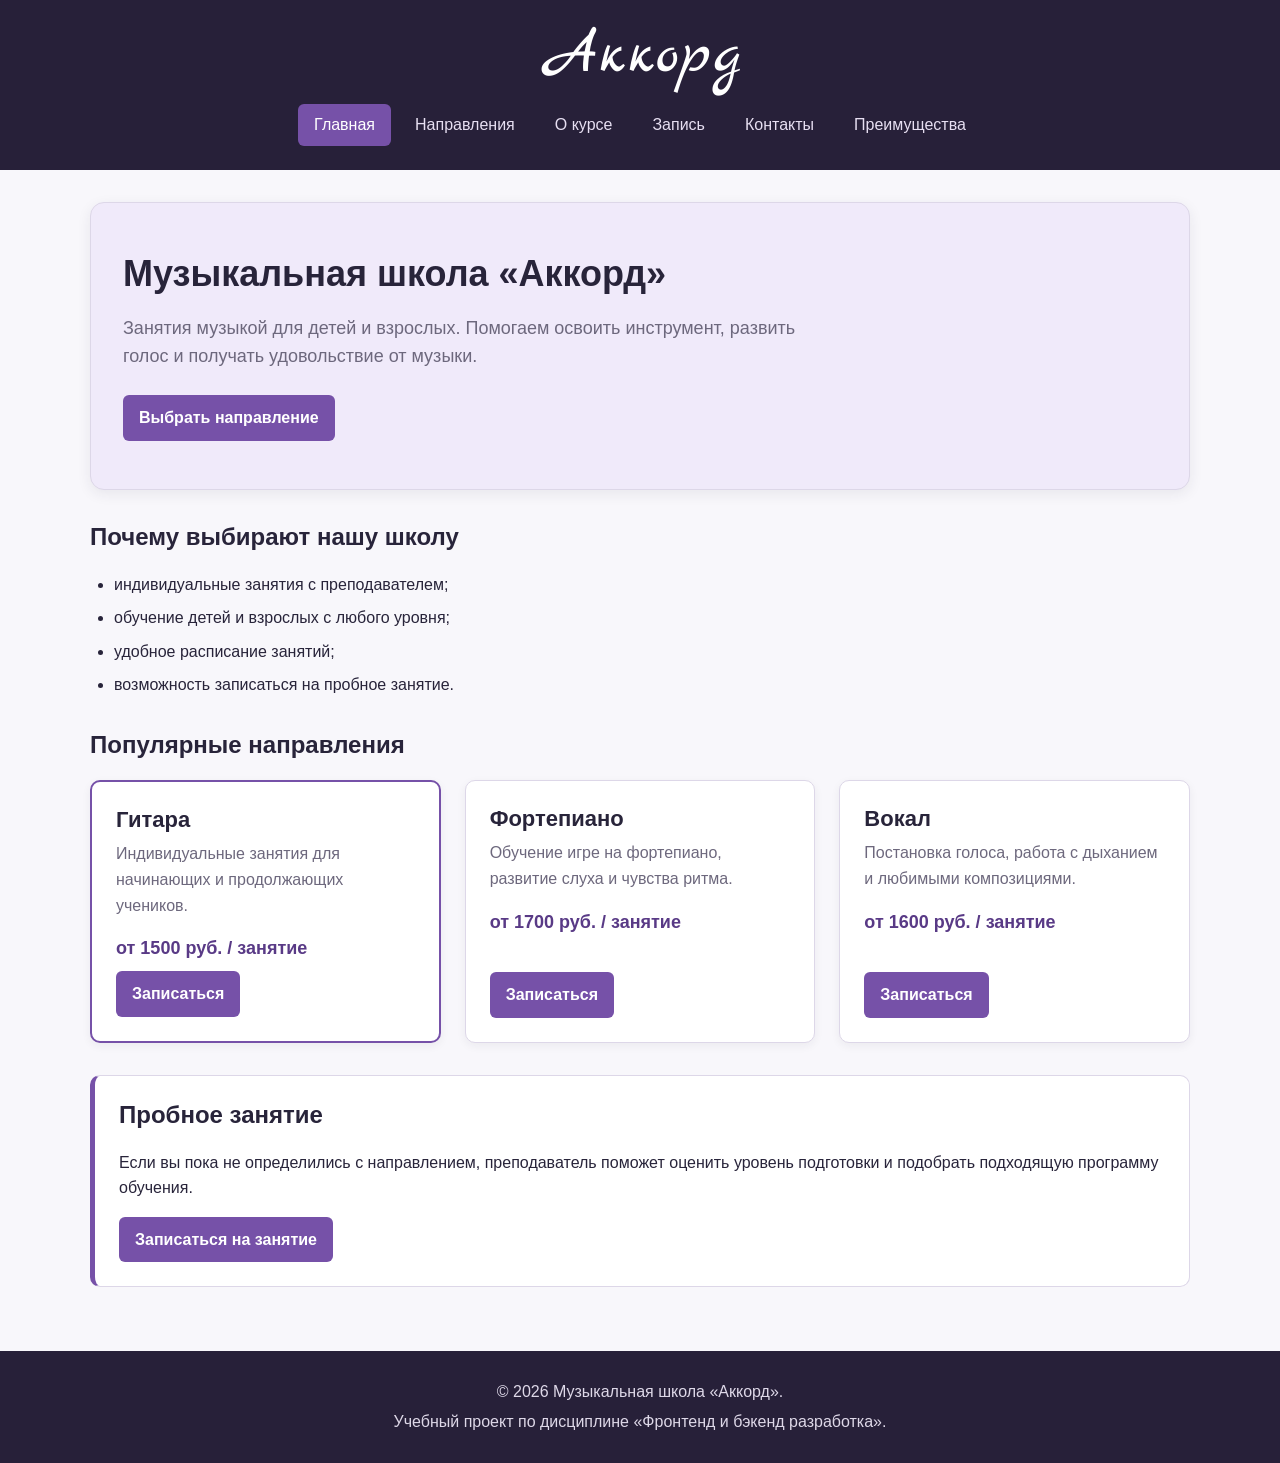
==== commit 603ed01f: "fix: prepare HTML CSS project for submission" ====
--- a/index.html
+++ b/index.html
@@ -2,44 +2,72 @@
 <html lang="ru">
 <head>
   <meta charset="UTF-8">
-  <!-- Cтрока нужна для правильного отображения страницы на телефонах и планшета -->
+  <!-- Cтрока нужна для правильного отображения страницы на телефонах и планшетах -->
   <meta name="viewport" content="width=device-width, initial-scale=1.0">
+  <meta name="description" content="Музыкальная школа Аккорд — занятия музыкой для детей и взрослых.">
+
   <meta property="og:type" content="website">
-  <meta property="og:title" content="Учебный интернет-магазин">
-  <meta property="og:description" content="Учебный frontend-проект интернет-магазина.">
-  <meta property="og:image" content="https://Zakhar-Bulidn.github.io/kr1-html-css-shop/images/preview.jpg">
-
-  <title>Каталог товаров</title>
+  <meta property="og:title" content="Музыкальная школа Аккорд">
+  <meta property="og:description" content="Занятия вокалом, гитарой и фортепиано для детей и взрослых.">
+  <meta property="og:image" content="https://zakhar-buldin.github.io/kr1-html-css-shop/images/guitar.jpg">
+
+  <title>Музыкальная школа Аккорд</title>
+
   <!-- Подключение стилей -->
+  <link rel="preconnect" href="https://fonts.googleapis.com">
+  <link rel="preconnect" href="https://fonts.gstatic.com" crossorigin>
+  <link
+    href="https://fonts.googleapis.com/css2?family=Marck+Script&display=swap"
+    rel="stylesheet"
+  >
+
   <link rel="stylesheet" href="css/style.css">
+
   <!-- Подключение JavaScript-файла -->
   <script src="js/main.js" defer></script>
 </head>
 <body>
   <header class="site-header">
     <div class="site-header__inner">
-      <a class="site-header__logo" href="index.html">ShopProject</a>
-
-      <!-- Блог навигации, в котором находятся основные ссылки по сайту или странице -->
+      <a class="site-header__logo" href="index.html">Аккорд</a>
+
+      <!-- Блок навигации, в котором находятся основные ссылки по сайту или странице -->
       <nav class="site-nav" aria-label="Основная навигация">
         <ul class="site-nav__list">
           <li class="site-nav__item">
-            <a class="site-nav__link site-nav__link--active" href="index.html">Главная</a>
-          </li>
-          <li class="site-nav__item">
-            <a class="site-nav__link" href="catalog.html">Каталог</a>
-          </li>
-          <li class="site-nav__item">
-            <a class="site-nav__link" href="contacts.html">Контакты</a>
-          </li>
-          <li class="site-nav__item">
-            <a class="site-nav__link" href="index.html#advantages">Преимущества</a>
-          </li>
-          <li class="site-nav__item">
-            <a class="site-nav__link" href="index.html#popular">Популярные товары</a>
-          </li>
-          <li class="site-nav__item">
-            <a class="site-nav__link" href="index.html#contacts">Обратная связь</a>
+            <a class="site-nav__link site-nav__link--active" href="index.html">
+              Главная
+            </a>
+          </li>
+
+          <li class="site-nav__item">
+            <a class="site-nav__link" href="catalog.html">
+              Направления
+            </a>
+          </li>
+
+          <li class="site-nav__item">
+            <a class="site-nav__link" href="product.html">
+              О курсе
+            </a>
+          </li>
+
+          <li class="site-nav__item">
+            <a class="site-nav__link" href="order.html">
+              Запись
+            </a>
+          </li>
+
+          <li class="site-nav__item">
+            <a class="site-nav__link" href="contacts.html">
+              Контакты
+            </a>
+          </li>
+
+          <li class="site-nav__item">
+            <a class="site-nav__link" href="#advantages">
+              Преимущества
+            </a>
           </li>
         </ul>
       </nav>
@@ -48,97 +76,134 @@
 
   <main>
     <section class="hero">
-      <h1>Учебный интернет-магазин</h1>
+      <h1>Музыкальная школа «Аккорд»</h1>
+
       <p>
-        Это стартовая страница учебного frontend-проекта.
-        В дальнейшем на её основе будет разработан многостраничный сайт
-        интернет-магазина или каталога услуг.
+        Занятия музыкой для детей и взрослых.
+        Помогаем освоить инструмент, развить голос
+        и получать удовольствие от музыки.
       </p>
-      <a class="button button--primary" href="#popular">Перейти к товарам</a>
+
+      <a class="button button--primary" href="#popular">
+        Выбрать направление
+      </a>
     </section>
 
     <section class="section" id="advantages">
-        <h2>Преимущества проекта</h2>
-
-        <ul class="advantages-list">
-            <li>понятная HTML-структура;</li>
-            <li>семантические блоки страницы;</li>
-            <li>подключение внешнего CSS-файла;</li>
-            <li>подготовка к разработке многостраничного сайта.</li>
-        </ul>
+      <h2>Почему выбирают нашу школу</h2>
+
+      <ul class="advantages-list">
+        <li>индивидуальные занятия с преподавателем;</li>
+        <li>обучение детей и взрослых с любого уровня;</li>
+        <li>удобное расписание занятий;</li>
+        <li>возможность записаться на пробное занятие.</li>
+      </ul>
     </section>
 
     <section class="section" id="popular">
-      <h2>Популярные товары</h2>
+      <h2>Популярные направления</h2>
 
       <div class="products-grid">
         <article class="product-card product-card--featured">
-          <h3 class="product-card__title">Товар 1</h3>
-          <p class="product-card__description">Краткое описание учебного товара.</p>
-          <p class="product-card__price">Цена: 1000 руб.</p>
+          <h3 class="product-card__title">Гитара</h3>
+
+          <p class="product-card__description">
+            Индивидуальные занятия для начинающих и продолжающих учеников.
+          </p>
+
+          <p class="product-card__price">
+            от 1500 руб. / занятие
+          </p>
+
           <button
             class="button button--primary product-card__button"
             type="button"
-            data-product="Товар 1"
+            data-product="Гитара"
           >
-            Заказать
+            Записаться
           </button>
         </article>
 
         <article class="product-card">
-          <h3 class="product-card__title">Товар 2</h3>
-          <p class="product-card__description">Краткое описание учебного товара.</p>
-          <p class="product-card__price">Цена: 1500 руб.</p>
+          <h3 class="product-card__title">Фортепиано</h3>
+
+          <p class="product-card__description">
+            Обучение игре на фортепиано, развитие слуха и чувства ритма.
+          </p>
+
+          <p class="product-card__price">
+            от 1700 руб. / занятие
+          </p>
+
           <button
             class="button button--primary product-card__button"
             type="button"
-            data-product="Товар 2"
+            data-product="Фортепиано"
           >
-            Заказать
+            Записаться
           </button>
         </article>
 
         <article class="product-card">
-          <h3 class="product-card__title">Товар 3</h3>
-          <p class="product-card__description">Краткое описание учебного товара.</p>
-          <p class="product-card__price">Цена: 2000 руб.</p>
+          <h3 class="product-card__title">Вокал</h3>
+
+          <p class="product-card__description">
+            Постановка голоса, работа с дыханием и любимыми композициями.
+          </p>
+
+          <p class="product-card__price">
+            от 1600 руб. / занятие
+          </p>
+
           <button
             class="button button--primary product-card__button"
             type="button"
-            data-product="Товар 3"
+            data-product="Вокал"
           >
-            Заказать
+            Записаться
           </button>
         </article>
       </div>
     </section>
 
-
     <aside class="aside-info">
-      <h2>Информация для студентов</h2>
+      <h2>Пробное занятие</h2>
+
       <p>
-        На следующих практических занятиях этот проект будет расширяться:
-        появятся формы, модальное окно, дополнительные страницы, Flex/Grid,
-        БЭМ-структура и адаптивная версия сайта.
+        Если вы пока не определились с направлением,
+        преподаватель поможет оценить уровень подготовки
+        и подобрать подходящую программу обучения.
       </p>
+
+      <a class="button button--primary" href="order.html">
+        Записаться на занятие
+      </a>
     </aside>
-
   </main>
 
   <footer class="site-footer" id="contacts">
     <!-- &copy - HTML-сущность символа авторского права -->
-    <p>&copy; 2026 Учебный проект. Все права защищены.</p>
-    <p>Дисциплина: Фронтенд и бэкенд разработка</p>
+    <p>&copy; 2026 Музыкальная школа «Аккорд».</p>
+    <p>Учебный проект по дисциплине «Фронтенд и бэкенд разработка».</p>
   </footer>
 
-  <dialog class="order-dialog" id="order-dialog" aria-labelledby="order-dialog-title">
-    <h2 class="order-dialog__title" id="order-dialog-title">Оформление заявки</h2>
+  <dialog
+    class="order-dialog"
+    id="order-dialog"
+    aria-labelledby="order-dialog-title"
+  >
+    <h2 class="order-dialog__title" id="order-dialog-title">
+      Запись на пробное занятие
+    </h2>
 
     <form class="order-form" id="order-form" action="#" method="post" novalidate>
       <input id="selected-product" name="selected-product" type="hidden">
 
       <div class="order-form__field">
-        <label class="order-form__label" for="order-name">Имя</label>
+        <label class="order-form__label" for="order-agreement">
+          Имя
+        </label>
+
         <input
           class="order-form__input"
           id="order-name"
@@ -152,7 +217,10 @@
       </div>
 
       <div class="order-form__field">
-        <label class="order-form__label" for="order-email">E-mail</label>
+        <label class="order-form__label" for="order-email">
+          E-mail
+        </label>
+
         <input
           class="order-form__input"
           id="order-email"
@@ -165,7 +233,10 @@
       </div>
 
       <div class="order-form__field">
-        <label class="order-form__label" for="order-phone">Телефон</label>
+        <label class="order-form__label" for="order-phone">
+          Телефон
+        </label>
+
         <input
           class="order-form__input"
           id="order-phone"
@@ -176,11 +247,17 @@
           pattern="^\+7 \(\d{3}\) \d{3}-\d{2}-\d{2}$"
           required
         >
-        <small class="order-form__hint">Формат: +7 (900) 000-00-00</small>
-      </div>
-
-      <div class="order-form__field">
-        <label class="order-form__label" for="order-date">Дата связи</label>
+
+        <small class="order-form__hint">
+          Формат: +7 (900) 000-00-00
+        </small>
+      </div>
+
+      <div class="order-form__field">
+        <label class="order-form__label" for="order-date">
+          Желаемая дата
+        </label>
+
         <input
           class="order-form__input"
           id="order-date"
@@ -190,17 +267,28 @@
       </div>
 
       <div class="order-form__field">
-        <label class="order-form__label" for="order-topic">Тема заявки</label>
-        <select class="order-form__select" id="order-topic" name="topic" required>
-          <option value="">Выберите тему</option>
-          <option value="product">Заказ товара</option>
-          <option value="consultation">Консультация</option>
-          <option value="delivery">Доставка</option>
+        <label class="order-form__label" for="order-topic">
+          Направление
+        </label>
+
+        <select
+          class="order-form__select"
+          id="order-topic"
+          name="topic"
+          required
+        >
+          <option value="">Выберите направление</option>
+          <option value="guitar">Гитара</option>
+          <option value="piano">Фортепиано</option>
+          <option value="vocal">Вокал</option>
         </select>
       </div>
 
       <div class="order-form__field">
-        <label class="order-form__label" for="order-comment">Комментарий</label>
+        <label class="order-form__label" for="order-comment">
+          Комментарий
+        </label>
+
         <textarea
           class="order-form__textarea"
           id="order-comment"
@@ -231,6 +319,7 @@
         >
           Закрыть
         </button>
+
         <button class="button button--primary" type="submit">
           Отправить заявку
         </button>
@@ -238,10 +327,8 @@
     </form>
   </dialog>
 
-<p class="success-message" id="success-message" hidden>
-  Форма успешно отправлена!
-</p>
-
-
+  <p class="success-message" id="success-message" hidden>
+    Заявка успешно отправлена!
+  </p>
 </body>
-</html>
+</html>
--- a/css/style.css
+++ b/css/style.css
@@ -1,16 +1,18 @@
 /* ===============================
    1. Переменные проекта
    =============================== */
+
 :root {
   /* Основные цвета проекта */
-  --color-bg: #ffffff;
-  --color-text: #222222;
-  --color-muted: #666666;
-  --color-primary: #0057b8;
-  --color-primary-dark: #003f86;
-  --color-border: #dddddd;
-  --color-surface: #f7f7f7;
-  --color-surface-accent: #eef5ff;
+  --color-bg: #f8f7fb;
+  --color-text: #28243a;
+  --color-muted: #6d687d;
+  --color-primary: #7651a8;
+  --color-primary-dark: #593a86;
+  --color-border: #ddd7e8;
+  --color-surface: #ffffff;
+  --color-surface-accent: #f0eafa;
+  --color-header: #272039;
   --color-danger: #b00020;
   --color-success: #168a2f;
   --color-success-bg: #eefaf0;
@@ -25,8 +27,8 @@
 
   /* Скругления */
   --radius-sm: 6px;
-  --radius-md: 8px;
-  --radius-lg: 12px;
+  --radius-md: 10px;
+  --radius-lg: 14px;
 
   /* Размеры */
   --container-width: 1100px;
@@ -39,44 +41,111 @@
 
 * {
   box-sizing: border-box;
+}
+
+html {
+  scroll-behavior: smooth;
 }
 
 body {
   margin: 0;
   font-family: Arial, sans-serif;
-  line-height: 1.5;
+  line-height: 1.6;
   color: var(--color-text);
   background-color: var(--color-bg);
 }
 
 main {
-  padding: var(--space-lg);
-}
+  padding: var(--space-xl) var(--space-lg);
+}
+
+h1,
+h2,
+h3 {
+  line-height: 1.25;
+}
+
+h1 {
+  margin-top: 0;
+}
+
+img {
+  max-width: 100%;
+}
+
+
+/* ===============================
+   3. Шапка и навигация
+   =============================== */
 
 .site-header {
-  background-color: var(--color-surface);
+  padding: var(--space-lg);
+  background-color: var(--color-header);
 }
 
 .site-header__inner {
   max-width: var(--container-width);
   margin: 0 auto;
-  padding: var(--space-lg);
 }
 
 .site-header__logo {
-  font-weight: 700;
-  color: var(--color-text);
+  display: block;
+  margin-bottom: var(--space-md);
+  font-family: "Marck Script", cursive;
+  font-size: 64px;
+  line-height: 1;
+  font-weight: 400;
+  color: var(--color-white);
+  text-align: center;
   text-decoration: none;
 }
 
-.site-footer {
-  padding: var(--space-lg);
-  background-color: var(--color-surface);
-}
-
-
-/* ===============================
-   3. Общие элементы интерфейса
+.site-header__logo:hover {
+  color: var(--color-white);
+  opacity: 0.95;
+}
+
+.site-nav__list {
+  display: flex;
+  flex-wrap: wrap;
+  justify-content: center;
+  align-items: center;
+  gap: var(--space-sm);
+  padding: 0;
+  margin: 0;
+  list-style: none;
+}
+
+.site-nav__item {
+  display: block;
+}
+
+.site-nav__link {
+  display: inline-block;
+  padding: var(--space-sm) var(--space-md);
+  color: #e7dff2;
+  text-decoration: none;
+  border-radius: var(--radius-sm);
+}
+
+.site-nav__link:hover {
+  color: var(--color-white);
+  background-color: var(--color-primary);
+}
+
+.site-nav__link:focus-visible {
+  outline: 2px solid var(--color-white);
+  outline-offset: 3px;
+}
+
+.site-nav__link--active {
+  color: var(--color-white);
+  background-color: var(--color-primary);
+}
+
+
+/* ===============================
+   4. Общие элементы интерфейса
    =============================== */
 
 a {
@@ -94,8 +163,10 @@
 
 .button {
   display: inline-block;
-  padding: var(--space-sm) var(--space-md);
+  padding: 10px var(--space-md);
   font: inherit;
+  font-weight: 600;
+  text-align: center;
   text-decoration: none;
   border: none;
   border-radius: var(--radius-sm);
@@ -114,7 +185,7 @@
 
 .button--secondary {
   color: var(--color-primary);
-  background-color: transparent;
+  background-color: var(--color-white);
   border: 1px solid var(--color-primary);
 }
 
@@ -136,15 +207,29 @@
 
 
 /* ===============================
-   4. Компоненты страницы
+   5. Основные блоки страницы
    =============================== */
 
 .hero {
   max-width: var(--container-width);
   margin: 0 auto var(--space-xl);
-  padding: var(--space-xl) var(--space-lg);
+  padding: 48px var(--space-xl);
   background-color: var(--color-surface-accent);
+  border: 1px solid var(--color-border);
   border-radius: var(--radius-lg);
+  box-shadow: 0 4px 14px rgba(40, 36, 58, 0.08);
+}
+
+.hero h1 {
+  margin-bottom: var(--space-md);
+  font-size: 36px;
+}
+
+.hero p {
+  max-width: 700px;
+  margin-bottom: var(--space-lg);
+  color: var(--color-muted);
+  font-size: 18px;
 }
 
 .section {
@@ -152,32 +237,67 @@
   margin: 0 auto var(--space-xl);
 }
 
+.section h1,
 .section h2 {
   margin-top: 0;
+}
+
+.advantages-list {
+  padding-left: var(--space-lg);
+}
+
+.advantages-list li {
+  margin-bottom: var(--space-sm);
+}
+
+.aside-info {
+  max-width: var(--container-width);
+  margin: 0 auto var(--space-xl);
+  padding: var(--space-lg);
+  border: 1px solid var(--color-border);
+  border-left: 5px solid var(--color-primary);
+  border-radius: var(--radius-md);
+  background-color: var(--color-surface);
+}
+
+.aside-info h2 {
+  margin-top: 0;
+}
+
+
+/* ===============================
+   6. Карточки направлений
+   =============================== */
+
+.products-grid {
+  display: grid;
+  grid-template-columns: repeat(3, 1fr);
+  gap: var(--space-lg);
 }
 
 .product-card {
   display: flex;
   flex-direction: column;
   gap: var(--space-sm);
-  margin-bottom: 0;
-  padding: var(--space-md);
+  padding: var(--space-lg);
   border: 1px solid var(--color-border);
   border-radius: var(--radius-md);
-  background-color: var(--color-bg);
+  background-color: var(--color-surface);
+  box-shadow: 0 3px 10px rgba(40, 36, 58, 0.06);
 }
 
 .product-card:hover {
   border-color: var(--color-primary);
+  box-shadow: 0 5px 14px rgba(40, 36, 58, 0.12);
 }
 
 .product-card--featured {
-  border-color: var(--color-primary);
+  border: 2px solid var(--color-primary);
 }
 
 .product-card__title {
   margin: 0;
-  color: var(--color-text);
+  font-size: 22px;
 }
 
 .product-card__description {
@@ -186,8 +306,10 @@
 }
 
 .product-card__price {
-  margin: 0;
+  margin: var(--space-sm) 0 0;
+  font-size: 18px;
   font-weight: 700;
+  color: var(--color-primary-dark);
 }
 
 .product-card__button {
@@ -195,32 +317,222 @@
   align-self: flex-start;
 }
 
-.aside-info {
+
+/* ===============================
+   7. Хлебные крошки
+   =============================== */
+
+.breadcrumbs {
+  max-width: var(--container-width);
+  margin: 0 auto var(--space-lg);
+  font-size: 14px;
+  color: var(--color-muted);
+}
+
+.breadcrumbs__link {
+  color: var(--color-primary);
+}
+
+.breadcrumbs__current::before {
+  content: " / ";
+  color: var(--color-muted);
+}
+
+
+/* ===============================
+   8. Каталог
+   =============================== */
+
+.catalog-layout {
   max-width: var(--container-width);
   margin: 0 auto var(--space-xl);
+  display: grid;
+  grid-template-columns: 260px 1fr;
+  grid-template-areas: "filters products";
+  gap: var(--space-lg);
+}
+
+.catalog-filters {
+  grid-area: filters;
+  align-self: start;
+  padding: var(--space-lg);
+  border: 1px solid var(--color-border);
+  border-radius: var(--radius-md);
+  background-color: var(--color-surface);
+  box-shadow: 0 3px 10px rgba(40, 36, 58, 0.06);
+}
+
+.catalog-filters__title {
+  margin-top: 0;
+}
+
+.catalog-filters__form {
+  display: grid;
+  gap: var(--space-md);
+}
+
+.catalog-filters__group {
+  margin: 0;
   padding: var(--space-md);
-  border-left: 4px solid var(--color-primary);
-  background-color: var(--color-surface);
-}
-
-
-/* ===============================
-   5. Форма и модальное окно
-   =============================== */
-
-.order-dialog {
-  width: min(100% - 32px, 560px);
-  padding: var(--space-lg);
-  border: none;
+  border: 1px solid var(--color-border);
+  border-radius: var(--radius-sm);
+}
+
+.catalog-filters__legend {
+  padding: 0 var(--space-xs);
+  font-weight: 700;
+}
+
+.catalog-filters__label {
+  display: block;
+  margin-bottom: var(--space-sm);
+}
+
+.catalog-filters__label:last-child {
+  margin-bottom: 0;
+}
+
+.catalog-filters__checkbox {
+  margin-right: var(--space-xs);
+}
+
+.catalog-filters__input {
+  width: 100%;
+  padding: 9px 10px;
+  margin-bottom: var(--space-sm);
+  border: 1px solid var(--color-border);
+  border-radius: var(--radius-sm);
+  font: inherit;
+  background-color: var(--color-white);
+}
+
+.catalog-filters__input:hover {
+  border-color: var(--color-primary);
+}
+
+.catalog-filters__input:focus-visible {
+  outline: 2px solid var(--color-primary);
+  outline-offset: 2px;
+}
+
+.catalog-layout__products {
+  grid-area: products;
+}
+
+.catalog-layout__products h2 {
+  margin-top: 0;
+}
+
+
+/* ===============================
+   9. Страница курса
+   =============================== */
+
+.product-details {
+  max-width: var(--container-width);
+  margin: 0 auto var(--space-xl);
+  padding: var(--space-lg);
+  display: grid;
+  grid-template-columns: 1fr 1fr;
+  gap: var(--space-xl);
+  border: 1px solid var(--color-border);
   border-radius: var(--radius-lg);
-}
-
-.order-dialog::backdrop {
-  background-color: rgba(0, 0, 0, 0.5);
-}
-
-.order-dialog__title {
-  margin-top: 0;
+  background-color: var(--color-surface);
+  box-shadow: 0 4px 14px rgba(40, 36, 58, 0.08);
+}
+
+.product-details__image-wrapper {
+  position: relative;
+}
+
+.product-details__image {
+  display: block;
+  width: 100%;
+  border-radius: var(--radius-md);
+}
+
+.product-details__badge {
+  position: absolute;
+  top: var(--space-md);
+  right: var(--space-md);
+  padding: 6px 10px;
+  color: var(--color-white);
+  font-size: 14px;
+  font-weight: 700;
+  background-color: var(--color-primary);
+  border-radius: var(--radius-sm);
+  z-index: 1;
+}
+
+.product-details__content {
+  align-self: center;
+}
+
+.product-details__title {
+  margin-top: 0;
+  margin-bottom: var(--space-md);
+}
+
+.product-details__description {
+  color: var(--color-muted);
+}
+
+.product-details__price {
+  margin: var(--space-lg) 0;
+  font-size: 22px;
+  font-weight: 700;
+  color: var(--color-primary-dark);
+}
+
+
+/* ===============================
+   10. Таблица характеристик
+   =============================== */
+
+.product-table {
+  width: 100%;
+  border-collapse: collapse;
+  background-color: var(--color-surface);
+}
+
+.product-table caption {
+  margin-bottom: var(--space-md);
+  font-weight: 700;
+  text-align: left;
+}
+
+.product-table th,
+.product-table td {
+  padding: var(--space-md);
+  border: 1px solid var(--color-border);
+  text-align: left;
+}
+
+.product-table th {
+  color: var(--color-white);
+  background-color: var(--color-primary);
+}
+
+.product-table tbody tr:nth-child(even) {
+  background-color: var(--color-surface-accent);
+}
+
+
+/* ===============================
+   11. Форма
+   =============================== */
+
+.order-section {
+  max-width: 700px;
+  margin: 0 auto var(--space-xl);
+}
+
+.order-form--page {
+  padding: var(--space-lg);
+  border: 1px solid var(--color-border);
+  border-radius: var(--radius-md);
+  background-color: var(--color-surface);
+  box-shadow: 0 4px 14px rgba(40, 36, 58, 0.08);
 }
 
 .order-form__field {
@@ -230,6 +542,7 @@
 .order-form__label {
   display: block;
   margin-bottom: var(--space-xs);
+  font-weight: 600;
 }
 
 .order-form__input,
@@ -237,13 +550,20 @@
 .order-form__textarea {
   width: 100%;
   padding: 10px 12px;
+  color: var(--color-text);
   border: 1px solid var(--color-border);
   border-radius: var(--radius-sm);
   font: inherit;
+  background-color: var(--color-white);
+}
+
+.order-form__textarea {
+  resize: vertical;
 }
 
 .order-form__checkbox {
   width: auto;
+  margin-right: var(--space-xs);
 }
 
 .order-form__hint {
@@ -262,7 +582,7 @@
 .order-form__select:focus-visible,
 .order-form__textarea:focus-visible {
   outline: 2px solid var(--color-primary);
-  outline-offset: 3px;
+  outline-offset: 2px;
 }
 
 .order-form__actions {
@@ -275,142 +595,96 @@
   border-color: var(--color-danger);
 }
 
+
+/* ===============================
+   12. Модальное окно
+   =============================== */
+
+.order-dialog {
+  width: min(100% - 32px, 560px);
+  padding: var(--space-lg);
+  color: var(--color-text);
+  border: none;
+  border-radius: var(--radius-lg);
+  background-color: var(--color-surface);
+  box-shadow: 0 8px 24px rgba(40, 36, 58, 0.2);
+}
+
+.order-dialog::backdrop {
+  background-color: rgba(25, 20, 38, 0.6);
+}
+
+.order-dialog__title {
+  margin-top: 0;
+  color: var(--color-primary-dark);
+}
+
 .success-message {
   max-width: var(--container-width);
   margin: var(--space-lg) auto;
   padding: var(--space-md);
-  border-left: 4px solid var(--color-success);
+  color: var(--color-success);
+  border: 1px solid #bcdcc4;
+  border-left: 5px solid var(--color-success);
+  border-radius: var(--radius-sm);
   background-color: var(--color-success-bg);
 }
 
 
 /* ===============================
-   6. Хлебные крошки и навигация
-   =============================== */
-
-.breadcrumbs {
-  max-width: var(--container-width);
-  margin: 0 auto var(--space-md);
-  font-size: 14px;
-  color: var(--color-muted);
-}
-
-.breadcrumbs__link {
+   13. Страница контактов
+   =============================== */
+
+.contacts-section {
+  max-width: var(--container-width);
+  margin: 0 auto var(--space-xl);
+  padding: var(--space-lg);
+  border: 1px solid var(--color-border);
+  border-radius: var(--radius-md);
+  background-color: var(--color-surface);
+  box-shadow: 0 3px 10px rgba(40, 36, 58, 0.06);
+}
+
+.contacts-section h2 {
+  margin-top: 0;
+}
+
+.contacts {
+  font-style: normal;
+}
+
+.contacts__item {
+  margin: 0 0 var(--space-md);
+}
+
+.contacts__item:last-child {
+  margin-bottom: 0;
+}
+
+.contacts__link {
   color: var(--color-primary);
 }
 
-.breadcrumbs__current::before {
-  content: " / ";
-  color: var(--color-muted);
-}
-
-.site-nav__list {
-  display: flex;
-  flex-wrap: wrap;
-  justify-content: center;
-  align-items: center;
-  gap: var(--space-md);
-  padding: 0;
-  margin: var(--space-md) 0 0;
-  list-style: none;
-}
-
-.site-nav__link {
-  display: inline-block;
-  padding: var(--space-sm) var(--space-md);
-  color: var(--color-primary);
-  text-decoration: none;
-  border-radius: var(--radius-sm);
-}
-
-.site-nav__link:hover {
-  color: var(--color-white);
-  background-color: var(--color-primary);
-}
-
-.site-nav__link:focus-visible {
-  outline: 2px solid var(--color-primary);
-  outline-offset: 3px;
-}
-
-.site-nav__link--active {
-  color: var(--color-white);
-  background-color: var(--color-primary);
-}
-
-
-/* ===============================
-   7. Сетки и каталог
-   =============================== */
-
-.products-grid {
-  display: grid;
-  grid-template-columns: repeat(3, 1fr);
-  gap: var(--space-lg);
-}
-
-.catalog-layout {
-  max-width: var(--container-width);
-  margin: 0 auto var(--space-xl);
-  display: grid;
-  grid-template-columns: 260px 1fr;
-  grid-template-areas: "filters products";
-  gap: var(--space-lg);
-}
-
-.catalog-filters {
-  grid-area: filters;
-  padding: var(--space-md);
-  border: 1px solid var(--color-border);
-  border-radius: var(--radius-md);
-  background-color: var(--color-surface);
-}
-
-.catalog-filters__title {
-  margin-top: 0;
-}
-
-.catalog-filters__form {
-  display: grid;
-  gap: var(--space-md);
-}
-
-.catalog-filters__group {
-  margin: 0;
-  padding: var(--space-md);
-  border: 1px solid var(--color-border);
-  border-radius: var(--radius-sm);
-}
-
-.catalog-filters__legend {
-  font-weight: 700;
-}
-
-.catalog-filters__label {
-  display: block;
-  margin-bottom: var(--space-sm);
-}
-
-.catalog-filters__input {
-  width: 100%;
-  padding: 8px 10px;
-  border: 1px solid var(--color-border);
-  border-radius: var(--radius-sm);
-  font: inherit;
-}
-
-.catalog-layout__products {
-  grid-area: products;
-}
-
-
-/* ===============================
-   8. Дополнительные состояния
-   =============================== */
-
-html {
-  scroll-behavior: smooth;
-}
+
+/* ===============================
+   14. Подвал
+   =============================== */
+
+.site-footer {
+  padding: var(--space-lg);
+  color: #ded8e8;
+  text-align: center;
+  background-color: var(--color-header);
+}
+
+.site-footer p {
+  margin: var(--space-xs) 0;
+}
+
+
+/* ===============================
+   15. Дополнительные состояния
+   =============================== */
 
 :target {
   outline: 2px dashed var(--color-primary);
